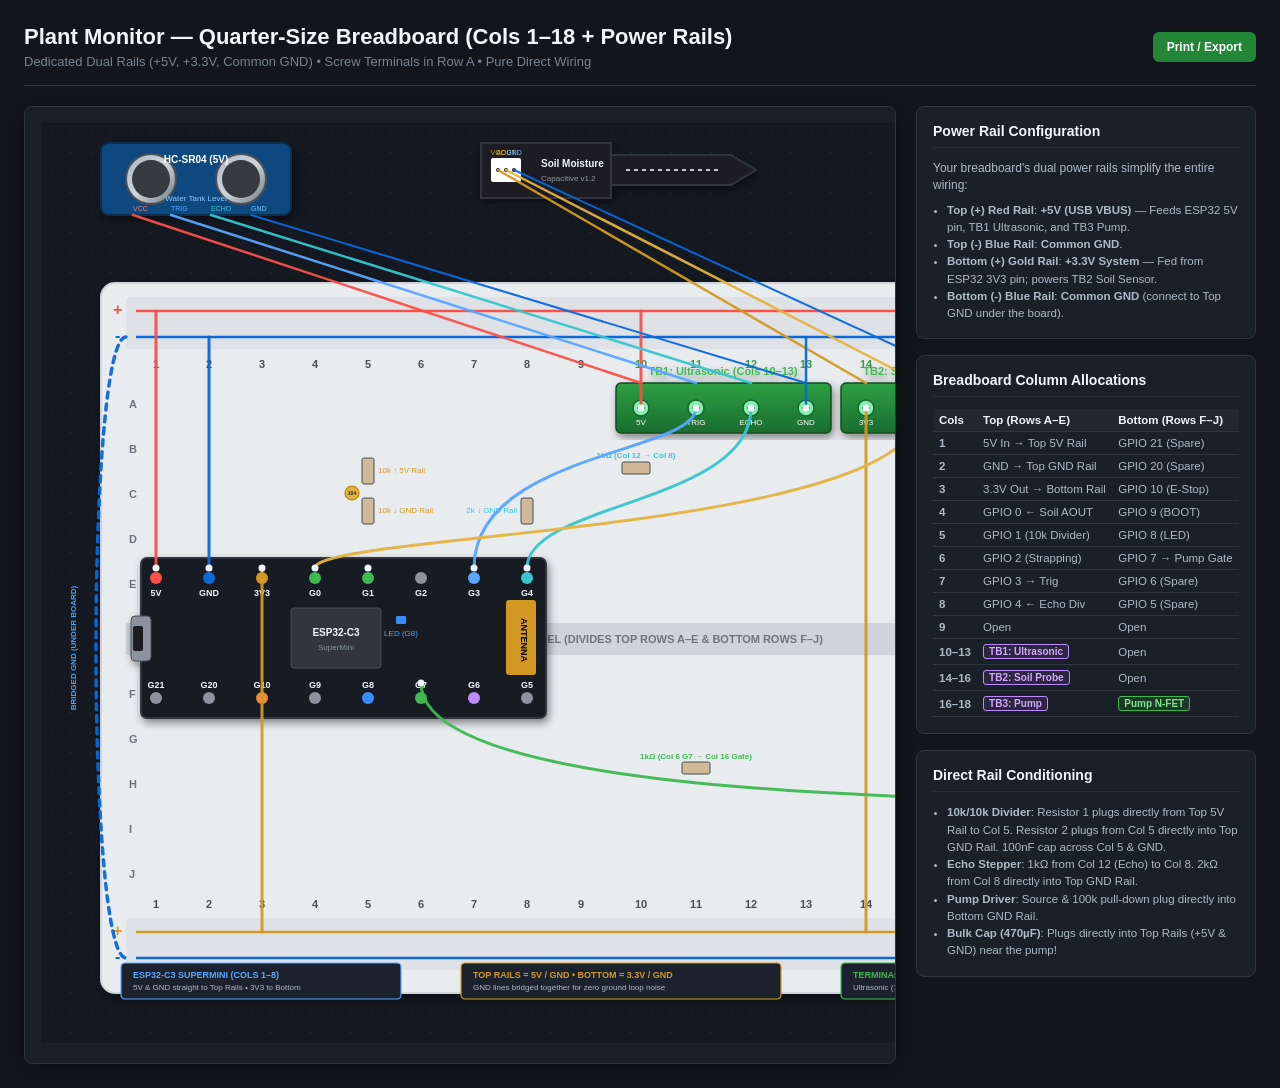
==== circuit_diagram.backup.html @ de636612 "feat: add breadboard circuit guides and interactive HTML circuit diagrams" ====
<!DOCTYPE html>
<html lang="en">
<head>
    <meta charset="UTF-8">
    <meta name="viewport" content="width=device-width, initial-scale=1.0">
    <title>Plant Monitor — Mini Breadboard (Cols 1-18) with Power Rails</title>
    <style>
        :root {
            --bg-color: #12161c;
            --card-bg: #1a2028;
            --text-color: #adbac7;
            --heading-color: #f0f6fc;
            --border-color: #30363d;
            --accent-blue: #58a6ff;
            --accent-green: #3fb950;
            --accent-red: #f85149;
            --accent-purple: #bc8cff;
            --accent-yellow: #d29922;
            --accent-cyan: #39c5cf;
        }

        body {
            font-family: -apple-system, BlinkMacSystemFont, "Segoe UI", Roboto, Helvetica, Arial, sans-serif;
            background-color: var(--bg-color);
            color: var(--text-color);
            margin: 0;
            padding: 24px;
        }

        .header {
            max-width: 1300px;
            margin: 0 auto 20px auto;
            display: flex;
            justify-content: space-between;
            align-items: center;
            border-bottom: 1px solid var(--border-color);
            padding-bottom: 16px;
        }

        .header h1 {
            color: var(--heading-color);
            font-size: 22px;
            margin: 0;
        }

        .header p {
            margin: 4px 0 0 0;
            font-size: 13px;
            color: #768390;
        }

        .container {
            max-width: 1300px;
            margin: 0 auto;
            display: grid;
            grid-template-columns: 1fr 340px;
            gap: 20px;
        }

        .canvas-card {
            background-color: var(--card-bg);
            border: 1px solid var(--border-color);
            border-radius: 8px;
            padding: 16px;
            overflow: auto;
            box-shadow: 0 6px 18px rgba(0,0,0,0.4);
        }

        .sidebar {
            display: flex;
            flex-direction: column;
            gap: 16px;
        }

        .info-card {
            background-color: var(--card-bg);
            border: 1px solid var(--border-color);
            border-radius: 8px;
            padding: 16px;
            font-size: 13px;
        }

        .info-card h3 {
            color: var(--heading-color);
            margin-top: 0;
            margin-bottom: 12px;
            font-size: 14px;
            border-bottom: 1px solid rgba(255,255,255,0.06);
            padding-bottom: 8px;
        }

        .wire-legend {
            list-style: none;
            padding: 0;
            margin: 0;
            display: flex;
            flex-direction: column;
            gap: 7px;
        }

        .wire-item {
            display: flex;
            align-items: center;
            gap: 10px;
            font-size: 12px;
        }

        .wire-color {
            width: 24px;
            height: 7px;
            border-radius: 3px;
            flex-shrink: 0;
        }

        .pin-table {
            width: 100%;
            border-collapse: collapse;
            font-size: 11.5px;
            margin-top: 4px;
        }

        .pin-table th, .pin-table td {
            padding: 5px 6px;
            text-align: left;
            border-bottom: 1px solid var(--border-color);
        }

        .pin-table th {
            color: var(--heading-color);
            background-color: rgba(255,255,255,0.03);
        }

        .badge {
            display: inline-block;
            padding: 1px 5px;
            border-radius: 3px;
            font-size: 10px;
            font-weight: 600;
        }
        .badge-adc { background-color: #223749; color: #79c0ff; border: 1px solid #388bfd; }
        .badge-dig { background-color: #1f3729; color: #7ee787; border: 1px solid #3fb950; }
        .badge-pwr { background-color: #3e1b1e; color: #ff7b72; border: 1px solid #f85149; }
        .badge-tb { background-color: #2e2640; color: #d2a8ff; border: 1px solid #bc8cff; }

        .btn-action {
            background:#238636;
            color:#ffffff;
            border:none;
            padding:8px 14px;
            border-radius:6px;
            cursor:pointer;
            font-weight:600;
            font-size:12px;
        }
        .btn-action:hover {
            background:#2ea043;
        }

        svg text {
            font-family: -apple-system, BlinkMacSystemFont, "Segoe UI", Roboto, sans-serif;
            user-select: none;
        }
    </style>
</head>
<body>
    <div class="header">
        <div>
            <h1>Plant Monitor — Quarter-Size Breadboard (Cols 1–18 + Power Rails)</h1>
            <p>Dedicated Dual Rails (+5V, +3.3V, Common GND) &bull; Screw Terminals in Row A &bull; Pure Direct Wiring</p>
        </div>
        <div>
            <button class="btn-action" onclick="window.print()">Print / Export</button>
        </div>
    </div>

    <div class="container">
        <!-- SVG Canvas -->
        <div class="canvas-card">
            <svg id="circuitSvg" width="1200" height="920" viewBox="0 0 1200 920" xmlns="http://www.w3.org/2000/svg">
                <defs>
                    <filter id="dropShadow" x="-10%" y="-10%" width="120%" height="120%">
                        <feDropShadow dx="2" dy="4" stdDeviation="4" flood-opacity="0.45"/>
                    </filter>
                    <linearGradient id="terminalGreen" x1="0%" y1="0%" x2="0%" y2="100%">
                        <stop offset="0%" stop-color="#2ea043"/>
                        <stop offset="100%" stop-color="#196c2e"/>
                    </linearGradient>
                    <linearGradient id="metalSilver" x1="0%" y1="0%" x2="100%" y2="100%">
                        <stop offset="0%" stop-color="#adb5bd"/>
                        <stop offset="50%" stop-color="#ced4da"/>
                        <stop offset="100%" stop-color="#6c757d"/>
                    </linearGradient>
                    <pattern id="gridDots" width="20" height="20" patternUnits="userSpaceOnUse">
                        <circle cx="10" cy="10" r="0.8" fill="#242b35" />
                    </pattern>
                </defs>

                <!-- Background -->
                <rect width="1200" height="920" fill="#141820" />
                <rect width="1200" height="920" fill="url(#gridDots)" />

                <!-- ============================================================ -->
                <!-- 1. EXTERNAL SENSORS & ACTUATORS                              -->
                <!-- ============================================================ -->

                <!-- HC-SR04 Ultrasonic (Top Left) -->
                <g transform="translate(60, 20)" filter="url(#dropShadow)">
                    <rect width="190" height="72" rx="8" fill="#104a7e" stroke="#0a2e4e" stroke-width="2"/>
                    <circle cx="50" cy="36" r="25" fill="url(#metalSilver)" stroke="#495057" stroke-width="2"/>
                    <circle cx="50" cy="36" r="19" fill="#343a40"/>
                    <circle cx="140" cy="36" r="25" fill="url(#metalSilver)" stroke="#495057" stroke-width="2"/>
                    <circle cx="140" cy="36" r="19" fill="#343a40"/>
                    <text x="95" y="20" fill="#ffffff" font-size="10" font-weight="bold" text-anchor="middle">HC-SR04 (5V)</text>
                    <text x="95" y="58" fill="#8bc9ff" font-size="8" text-anchor="middle">Water Tank Level</text>
                    <text x="32" y="68" fill="#ff7b72" font-size="7">VCC</text>
                    <text x="70" y="68" fill="#58a6ff" font-size="7">TRIG</text>
                    <text x="110" y="68" fill="#39c5cf" font-size="7">ECHO</text>
                    <text x="150" y="68" fill="#79c0ff" font-size="7">GND</text>
                </g>

                <!-- Capacitive Soil Moisture Probe (Top Center) -->
                <g transform="translate(440, 20)" filter="url(#dropShadow)">
                    <path d="M 0,0 L 130,0 L 130,55 L 0,55 Z" fill="#1b1f23" stroke="#30363d" stroke-width="2"/>
                    <path d="M 130,12 L 250,12 L 275,27 L 250,42 L 130,42 Z" fill="#1b1f23" stroke="#30363d" stroke-width="2"/>
                    <line x1="145" y1="27" x2="240" y2="27" stroke="#ffffff" stroke-width="1.5" stroke-dasharray="4"/>
                    <text x="60" y="24" fill="#f0f6fc" font-size="10" font-weight="bold">Soil Moisture</text>
                    <text x="60" y="38" fill="#8b949e" font-size="8">Capacitive v1.2</text>
                    <rect x="10" y="15" width="30" height="24" fill="#ffffff" rx="2"/>
                    <circle cx="17" cy="27" r="2" fill="#212529"/>
                    <circle cx="25" cy="27" r="2" fill="#212529"/>
                    <circle cx="33" cy="27" r="2" fill="#212529"/>
                    <text x="17" y="12" fill="#d29922" font-size="7" text-anchor="middle">VCC</text>
                    <text x="25" y="12" fill="#e3b341" font-size="7" text-anchor="middle">AOUT</text>
                    <text x="33" y="12" fill="#79c0ff" font-size="7" text-anchor="middle">GND</text>
                </g>

                <!-- Submersible DC Pump (Top Right) -->
                <g transform="translate(890, 15)" filter="url(#dropShadow)">
                    <rect x="20" y="10" width="100" height="60" rx="8" fill="#30363d" stroke="#484f58" stroke-width="2"/>
                    <rect x="0" y="24" width="22" height="30" rx="3" fill="#ffb703"/>
                    <rect x="120" y="32" width="22" height="16" fill="#8b949e"/>
                    <circle cx="70" cy="40" r="14" fill="#212529"/>
                    <text x="70" y="44" fill="#ffffff" font-size="9" font-weight="bold" text-anchor="middle">5V PUMP</text>
                    <text x="40" y="24" fill="#ff7b72" font-size="8">+</text>
                    <text x="100" y="24" fill="#8b949e" font-size="8">-</text>
                </g>


                <!-- ============================================================ -->
                <!-- 2. MINI BREADBOARD (18 COLS + TOP & BOTTOM POWER RAILS)       -->
                <!-- ============================================================ -->
                <g transform="translate(60, 160)" filter="url(#dropShadow)">
                    <!-- Plastic base -->
                    <rect width="1080" height="710" rx="14" fill="#e9ecef" stroke="#ced4da" stroke-width="2"/>

                    <!-- ================= TOP POWER RAILS ================= -->
                    <rect x="25" y="14" width="1030" height="52" fill="#dee2e6" rx="4"/>
                    <line x1="35" y1="28" x2="1045" y2="28" stroke="#f85149" stroke-width="2.5"/> <!-- +5V Bus -->
                    <line x1="35" y1="54" x2="1045" y2="54" stroke="#0969da" stroke-width="2.5"/> <!-- GND Bus -->
                    <text x="12" y="32" fill="#f85149" font-size="16" font-weight="bold">+</text>
                    <text x="14" y="58" fill="#0969da" font-size="16" font-weight="bold">-</text>
                    <text x="1035" y="25" fill="#f85149" font-size="10" font-weight="bold">+5V (USB)</text>
                    <text x="1035" y="62" fill="#0969da" font-size="10" font-weight="bold">GND</text>

                    <!-- Center Divider Channel -->
                    <rect x="25" y="340" width="1030" height="32" fill="#ced4da"/>
                    <text x="540" y="360" fill="#6c757d" font-size="11" font-weight="bold" text-anchor="middle">CENTER CHANNEL (DIVIDES TOP ROWS A–E &amp; BOTTOM ROWS F–J)</text>

                    <!-- ================= BOTTOM POWER RAILS ================= -->
                    <rect x="25" y="635" width="1030" height="52" fill="#dee2e6" rx="4"/>
                    <line x1="35" y1="649" x2="1045" y2="649" stroke="#d29922" stroke-width="2.5"/> <!-- +3.3V Bus -->
                    <line x1="35" y1="675" x2="1045" y2="675" stroke="#0969da" stroke-width="2.5"/> <!-- GND Bus -->
                    <text x="12" y="653" fill="#d29922" font-size="16" font-weight="bold">+</text>
                    <text x="14" y="679" fill="#0969da" font-size="16" font-weight="bold">-</text>
                    <text x="1030" y="646" fill="#d29922" font-size="10" font-weight="bold">+3.3V System</text>
                    <text x="1030" y="683" fill="#0969da" font-size="10" font-weight="bold">GND (Bridged)</text>

                    <!-- Column Numbers (Cols 1 to 18) -->
                    <!-- Pitch: ~54px per column -->
                    <!-- Cols: 55, 108, 161, 214, 267, 320, 373, 426, 480, 540, 595, 650, 705, 765, 820, 875, 935, 990 -->
                    <g font-size="11" fill="#495057" font-weight="bold" text-anchor="middle">
                        <text x="55" y="85">1</text>   <text x="108" y="85">2</text>  <text x="161" y="85">3</text>  <text x="214" y="85">4</text>
                        <text x="267" y="85">5</text>  <text x="320" y="85">6</text>  <text x="373" y="85">7</text>  <text x="426" y="85">8</text>
                        <text x="480" y="85">9</text>  <text x="540" y="85" fill="#2ea043">10</text> <text x="595" y="85" fill="#2ea043">11</text>
                        <text x="650" y="85" fill="#2ea043">12</text> <text x="705" y="85" fill="#2ea043">13</text> <text x="765" y="85" fill="#2ea043">14</text>
                        <text x="820" y="85" fill="#2ea043">15</text> <text x="875" y="85" fill="#2ea043">16</text> <text x="935" y="85" fill="#2ea043">17</text>
                        <text x="990" y="85" fill="#2ea043">18</text>

                        <text x="55" y="625">1</text>   <text x="108" y="625">2</text>  <text x="161" y="625">3</text>  <text x="214" y="625">4</text>
                        <text x="267" y="625">5</text>  <text x="320" y="625">6</text>  <text x="373" y="625">7</text>  <text x="426" y="625">8</text>
                        <text x="480" y="625">9</text>  <text x="540" y="625">10</text> <text x="595" y="625">11</text>
                        <text x="650" y="625">12</text> <text x="705" y="625">13</text> <text x="765" y="625">14</text>
                        <text x="820" y="625">15</text> <text x="875" y="625">16</text> <text x="935" y="625">17</text>
                        <text x="990" y="625">18</text>
                    </g>

                    <!-- Row Letters (A–E Top, F–J Bottom) -->
                    <g font-size="11" fill="#6c757d" font-weight="bold">
                        <text x="28" y="125">A</text> <text x="28" y="170">B</text> <text x="28" y="215">C</text> <text x="28" y="260">D</text> <text x="28" y="305">E</text>
                        <text x="28" y="415">F</text> <text x="28" y="460">G</text> <text x="28" y="505">H</text> <text x="28" y="550">I</text> <text x="28" y="595">J</text>
                    </g>


                    <!-- ==================== ESP32-C3 SUPERMINI (COLS 1-8) ==================== -->
                    <g transform="translate(40, 275)" filter="url(#dropShadow)">
                        <rect width="405" height="160" rx="6" fill="#161b22" stroke="#30363d" stroke-width="2"/>
                        <!-- USB-C Port -->
                        <rect x="-10" y="58" width="20" height="45" rx="4" fill="#8b949e" stroke="#484f58"/>
                        <rect x="-8" y="68" width="10" height="25" rx="2" fill="#1b1f23"/>
                        <!-- Antenna -->
                        <rect x="365" y="42" width="30" height="75" rx="3" fill="#d29922"/>
                        <text x="380" y="82" fill="#000000" font-size="9" font-weight="bold" transform="rotate(90 380 82)" text-anchor="middle">ANTENNA</text>
                        <!-- Metal Shield -->
                        <rect x="150" y="50" width="90" height="60" rx="3" fill="#30363d" stroke="#484f58"/>
                        <text x="195" y="78" fill="#f0f6fc" font-size="10" font-weight="bold" text-anchor="middle">ESP32-C3</text>
                        <text x="195" y="92" fill="#8b949e" font-size="8" text-anchor="middle">SuperMini</text>
                        <!-- LED -->
                        <rect x="255" y="58" width="10" height="8" fill="#388bfd" rx="1"/>
                        <text x="260" y="78" fill="#58a6ff" font-size="8" text-anchor="middle">LED (G8)</text>

                        <!-- Top Pin Row (Row E: Cols 1 to 8) -->
                        <g font-size="9" font-weight="bold" fill="#f0f6fc">
                            <circle cx="15" cy="20" r="6" fill="#f85149"/><text x="15" y="38" text-anchor="middle">5V</text>
                            <circle cx="68" cy="20" r="6" fill="#0969da"/><text x="68" y="38" text-anchor="middle">GND</text>
                            <circle cx="121" cy="20" r="6" fill="#d29922"/><text x="121" y="38" text-anchor="middle">3V3</text>
                            <circle cx="174" cy="20" r="6" fill="#3fb950"/><text x="174" y="38" text-anchor="middle">G0</text>
                            <circle cx="227" cy="20" r="6" fill="#3fb950"/><text x="227" y="38" text-anchor="middle">G1</text>
                            <circle cx="280" cy="20" r="6" fill="#8b949e"/><text x="280" y="38" text-anchor="middle">G2</text>
                            <circle cx="333" cy="20" r="6" fill="#58a6ff"/><text x="333" y="38" text-anchor="middle">G3</text>
                            <circle cx="386" cy="20" r="6" fill="#39c5cf"/><text x="386" y="38" text-anchor="middle">G4</text>
                        </g>

                        <!-- Bottom Pin Row (Row F: Cols 1 to 8) -->
                        <g font-size="9" font-weight="bold" fill="#f0f6fc">
                            <circle cx="15" cy="140" r="6" fill="#8b949e"/><text x="15" y="130" text-anchor="middle">G21</text>
                            <circle cx="68" cy="140" r="6" fill="#8b949e"/><text x="68" y="130" text-anchor="middle">G20</text>
                            <circle cx="121" cy="140" r="6" fill="#f0883e"/><text x="121" y="130" text-anchor="middle">G10</text>
                            <circle cx="174" cy="140" r="6" fill="#8b949e"/><text x="174" y="130" text-anchor="middle">G9</text>
                            <circle cx="227" cy="140" r="6" fill="#388bfd"/><text x="227" y="130" text-anchor="middle">G8</text>
                            <circle cx="280" cy="140" r="6" fill="#3fb950"/><text x="280" y="130" text-anchor="middle">G7</text>
                            <circle cx="333" cy="140" r="6" fill="#bc8cff"/><text x="333" y="130" text-anchor="middle">G6</text>
                            <circle cx="386" cy="140" r="6" fill="#8b949e"/><text x="386" y="130" text-anchor="middle">G5</text>
                        </g>
                    </g>


                    <!-- ==================== TERMINAL BLOCKS (IN ROW A: COLS 10–18) ==================== -->
                    
                    <!-- TB1: HC-SR04 (4-Pin: Cols 10, 11, 12, 13) -->
                    <g transform="translate(515, 100)" filter="url(#dropShadow)">
                        <rect width="215" height="50" rx="5" fill="url(#terminalGreen)" stroke="#114e21" stroke-width="1.5"/>
                        <circle cx="25" cy="25" r="8" fill="#86efac" stroke="#166534" stroke-width="1.5"/>
                        <circle cx="80" cy="25" r="8" fill="#86efac" stroke="#166534" stroke-width="1.5"/>
                        <circle cx="135" cy="25" r="8" fill="#86efac" stroke="#166534" stroke-width="1.5"/>
                        <circle cx="190" cy="25" r="8" fill="#86efac" stroke="#166534" stroke-width="1.5"/>
                        <line x1="21" y1="25" x2="29" y2="25" stroke="#166534" stroke-width="2"/>
                        <line x1="76" y1="25" x2="84" y2="25" stroke="#166534" stroke-width="2"/>
                        <line x1="131" y1="25" x2="139" y2="25" stroke="#166534" stroke-width="2"/>
                        <line x1="186" y1="25" x2="194" y2="25" stroke="#166534" stroke-width="2"/>
                        <text x="107" y="-8" fill="#3fb950" font-size="11" font-weight="bold" text-anchor="middle">TB1: Ultrasonic (Cols 10–13)</text>
                        <text x="25" y="42" fill="#ffffff" font-size="8" text-anchor="middle">5V</text>
                        <text x="80" y="42" fill="#ffffff" font-size="8" text-anchor="middle">TRIG</text>
                        <text x="135" y="42" fill="#ffffff" font-size="8" text-anchor="middle">ECHO</text>
                        <text x="190" y="42" fill="#ffffff" font-size="8" text-anchor="middle">GND</text>
                    </g>

                    <!-- TB2: Soil Sensor (3-Pin: Cols 14, 15, 16) -->
                    <g transform="translate(740, 100)" filter="url(#dropShadow)">
                        <rect width="160" height="50" rx="5" fill="url(#terminalGreen)" stroke="#114e21" stroke-width="1.5"/>
                        <circle cx="25" cy="25" r="8" fill="#86efac" stroke="#166534" stroke-width="1.5"/>
                        <circle cx="80" cy="25" r="8" fill="#86efac" stroke="#166534" stroke-width="1.5"/>
                        <circle cx="135" cy="25" r="8" fill="#86efac" stroke="#166534" stroke-width="1.5"/>
                        <line x1="21" y1="25" x2="29" y2="25" stroke="#166534" stroke-width="2"/>
                        <line x1="76" y1="25" x2="84" y2="25" stroke="#166534" stroke-width="2"/>
                        <line x1="131" y1="25" x2="139" y2="25" stroke="#166534" stroke-width="2"/>
                        <text x="80" y="-8" fill="#3fb950" font-size="11" font-weight="bold" text-anchor="middle">TB2: Soil (Cols 14–16)</text>
                        <text x="25" y="42" fill="#ffffff" font-size="8" text-anchor="middle">3V3</text>
                        <text x="80" y="42" fill="#ffffff" font-size="8" text-anchor="middle">AOUT</text>
                        <text x="135" y="42" fill="#ffffff" font-size="8" text-anchor="middle">GND</text>
                    </g>

                    <!-- TB3: DC Pump (2-Pin: Cols 17, 18) -->
                    <g transform="translate(915, 100)" filter="url(#dropShadow)">
                        <rect width="100" height="50" rx="5" fill="url(#terminalGreen)" stroke="#114e21" stroke-width="1.5"/>
                        <circle cx="20" cy="25" r="8" fill="#86efac" stroke="#166534" stroke-width="1.5"/>
                        <circle cx="75" cy="25" r="8" fill="#86efac" stroke="#166534" stroke-width="1.5"/>
                        <line x1="16" y1="25" x2="24" y2="25" stroke="#166534" stroke-width="2"/>
                        <line x1="71" y1="25" x2="79" y2="25" stroke="#166534" stroke-width="2"/>
                        <text x="47" y="-8" fill="#3fb950" font-size="11" font-weight="bold" text-anchor="middle">TB3: Pump (17–18)</text>
                        <text x="20" y="42" fill="#ffffff" font-size="8" text-anchor="middle">+5V</text>
                        <text x="75" y="42" fill="#ffffff" font-size="8" text-anchor="middle">DRAIN</text>
                    </g>


                    <!-- ==================== ON-ROW COMPONENTS ==================== -->

                    <!-- 10k/10k Divider on Col 5: Straight into Top 5V and GND Rails! -->
                    <g transform="translate(267, 210)">
                        <!-- 10k to 5V rail -->
                        <rect x="-6" y="-35" width="12" height="26" rx="2" fill="#cfb997" stroke="#484f58"/>
                        <text x="10" y="-20" fill="#d29922" font-size="8">10k &uarr; 5V Rail</text>
                        <!-- 10k to GND rail -->
                        <rect x="-6" y="5" width="12" height="26" rx="2" fill="#cfb997" stroke="#484f58"/>
                        <text x="10" y="20" fill="#d29922" font-size="8">10k &darr; GND Rail</text>
                        <!-- 100nF Cap -->
                        <circle cx="-16" cy="0" r="7" fill="#e3b341" stroke="#b08800" stroke-width="1.2"/>
                        <text x="-16" y="2" fill="#212529" font-size="5" font-weight="bold" text-anchor="middle">104</text>
                    </g>

                    <!-- Echo 1k/2k Divider: 1k from TB1 Echo (Col 12) to Col 8; 2k from Col 8 to GND rail -->
                    <g transform="translate(426, 210)">
                        <!-- 2k to GND rail -->
                        <rect x="-6" y="5" width="12" height="26" rx="2" fill="#cfb997" stroke="#484f58"/>
                        <text x="-10" y="20" fill="#39c5cf" font-size="8" text-anchor="end">2k &darr; GND Rail</text>
                    </g>
                    <!-- 1k Resistor spanning Col 12 to Col 8 -->
                    <g transform="translate(535, 185)">
                        <rect x="-14" y="-6" width="28" height="12" rx="2" fill="#cfb997" stroke="#484f58"/>
                        <text x="0" y="-10" fill="#39c5cf" font-size="8" font-weight="bold" text-anchor="middle">1kΩ (Col 12 &rarr; Col 8)</text>
                    </g>

                    <!-- Soil 100nF Filter Cap: Across TB2 AOUT (Col 15) and GND (Col 16) -->
                    <g transform="translate(850, 175)">
                        <circle cx="0" cy="0" r="8" fill="#e3b341" stroke="#b08800" stroke-width="1.5"/>
                        <text x="0" y="2.5" fill="#212529" font-size="5.5" font-weight="bold" text-anchor="middle">104</text>
                        <text x="0" y="16" fill="#3fb950" font-size="8" font-weight="bold" text-anchor="middle">100nF Filter</text>
                    </g>

                    <!-- Pump 1N5819 Schottky Diode: Across TB3 (Cols 17 & 18) -->
                    <g transform="translate(965, 175)">
                        <rect x="-15" y="-6" width="30" height="12" rx="2" fill="#212529" stroke="#484f58"/>
                        <rect x="-15" y="-6" width="6" height="12" fill="url(#metalSilver)"/>
                        <text x="0" y="-10" fill="#f85149" font-size="8" font-weight="bold" text-anchor="middle">1N5819 Diode</text>
                    </g>

                    <!-- Bulk Decoupling Cap on 5V Rail: 470µF right by TB3 -->
                    <g transform="translate(1040, 42)">
                        <circle cx="0" cy="0" r="12" fill="#1f2430" stroke="#f85149" stroke-width="2"/>
                        <rect x="-12" y="-3" width="6" height="6" fill="#adb5bd"/>
                        <text x="16" y="4" fill="#f85149" font-size="8" font-weight="bold">470µF</text>
                    </g>

                    <!-- Pump N-FET (TO-220: Bottom Rows F–J across Cols 16, 17, 18) -->
                    <g transform="translate(875, 490)" filter="url(#dropShadow)">
                        <rect x="-15" y="-15" width="135" height="110" rx="6" fill="rgba(248, 81, 73, 0.08)" stroke="#f85149" stroke-width="1.2" stroke-dasharray="3"/>
                        <text x="52" y="-4" fill="#f85149" font-size="9" font-weight="bold" text-anchor="middle">Pump N-FET (Cols 16–18)</text>

                        <!-- TO-220 Body -->
                        <g transform="translate(20, 20)">
                            <rect x="-12" y="-12" width="64" height="8" fill="url(#metalSilver)" rx="1"/>
                            <rect x="-12" y="-4" width="64" height="30" fill="#212529" stroke="#30363d" rx="2"/>
                            <text x="20" y="14" fill="#ffffff" font-size="9" font-weight="bold" text-anchor="middle">IRLZ44N</text>
                            <!-- Legs in Col 16=G, Col 17=D, Col 18=S -->
                            <circle cx="0" cy="35" r="4.5" fill="#3fb950"/>
                            <circle cx="55" cy="35" r="4.5" fill="#484f58"/>
                            <circle cx="110" cy="35" r="4.5" fill="#0969da"/>
                            <text x="0" y="48" fill="#3fb950" font-size="8" text-anchor="middle">G (16)</text>
                            <text x="55" y="48" fill="#adbac7" font-size="8" text-anchor="middle">D (17)</text>
                            <text x="110" y="48" fill="#0969da" font-size="8" text-anchor="middle">S (18)</text>
                        </g>

                        <!-- 100k Pull-down directly to Bottom GND rail -->
                        <g transform="translate(15, 65)">
                            <rect x="-5" y="0" width="10" height="20" rx="2" fill="#cfb997" stroke="#484f58"/>
                            <text x="10" y="12" fill="#8b949e" font-size="7">100k &darr; GND</text>
                        </g>
                    </g>
                    <!-- 1k Gate Resistor spanning from Col 6 (G7) to Col 16 (Gate) -->
                    <g transform="translate(595, 485)">
                        <rect x="-14" y="-6" width="28" height="12" rx="2" fill="#cfb997" stroke="#484f58"/>
                        <text x="0" y="-9" fill="#3fb950" font-size="8" font-weight="bold" text-anchor="middle">1kΩ (Col 6 G7 &rarr; Col 16 Gate)</text>
                    </g>
                </g>

                <!-- ============================================================ -->
                <!-- 3. POWER & SIGNAL WIRES                                      -->
                <!-- ============================================================ -->
                <g fill="none" stroke-linecap="round" stroke-linejoin="round" opacity="0.95">

                    <!-- [A] TOP 5V RAIL (RED) -->
                    <!-- ESP32 Col 1 Top &rarr; Top 5V Rail -->
                    <path d="M 115,445 L 115,188" stroke="#f85149" stroke-width="3"/>
                    <!-- Top 5V Rail &rarr; TB1 Pin 1 (Col 10) -->
                    <path d="M 600,188 L 600,285" stroke="#f85149" stroke-width="3"/>
                    <path d="M 600,260 L 92,92" stroke="#f85149" stroke-width="2.5"/> <!-- To sensor -->
                    <!-- Top 5V Rail &rarr; TB3 Pin 1 (Col 17) -->
                    <path d="M 995,188 L 995,285" stroke="#f85149" stroke-width="3.5"/>
                    <path d="M 995,260 L 930,75" stroke="#f85149" stroke-width="3"/> <!-- To pump (+) -->

                    <!-- [B] BOTTOM 3.3V RAIL (GOLD) -->
                    <!-- ESP32 Col 3 Top &rarr; Bottom 3.3V Rail -->
                    <path d="M 221,445 C 221,720 221,720 221,809" stroke="#d29922" stroke-width="3"/>
                    <!-- Bottom 3.3V Rail &rarr; TB2 Pin 1 (Col 14) -->
                    <path d="M 825,809 C 825,500 825,500 825,285" stroke="#d29922" stroke-width="3"/>
                    <path d="M 825,260 L 457,47" stroke="#d29922" stroke-width="2.5"/> <!-- To soil VCC -->

                    <!-- [C] COMMON GROUND (BLUE) -->
                    <!-- ESP32 Col 2 Top &rarr; Top GND Rail -->
                    <path d="M 168,445 L 168,214" stroke="#0969da" stroke-width="3"/>
                    <!-- Top GND Rail to Bottom GND Rail (User-connected under board) -->
                    <path d="M 85,214 C 45,214 45,835 85,835" stroke="#0969da" stroke-width="3.5" stroke-dasharray="6"/>
                    <text x="35" y="525" fill="#58a6ff" font-size="8" font-weight="bold" transform="rotate(-90 35 525)" text-anchor="middle">BRIDGED GND (UNDER BOARD)</text>
                    <!-- Top GND &rarr; TB1 Pin 4 (Col 13) -->
                    <path d="M 765,214 L 765,285" stroke="#0969da" stroke-width="2.5"/>
                    <path d="M 765,260 L 210,92" stroke="#0969da" stroke-width="2"/>
                    <!-- Top GND &rarr; TB2 Pin 3 (Col 16) -->
                    <path d="M 935,214 L 935,285" stroke="#0969da" stroke-width="2.5"/>
                    <path d="M 935,260 L 473,47" stroke="#0969da" stroke-width="2"/>
                    <!-- MOSFET Source (Col 18) &rarr; Bottom GND Rail -->
                    <path d="M 1045,675 L 1045,835" stroke="#0969da" stroke-width="3.5"/>

                    <!-- [D] TRIG SIGNAL (BLUE) -->
                    <!-- ESP32 Col 7 Top (G3) &rarr; TB1 Pin 2 (Col 11) -->
                    <path d="M 433,445 C 433,330 655,330 655,285" stroke="#58a6ff" stroke-width="3"/>
                    <path d="M 655,260 L 130,92" stroke="#58a6ff" stroke-width="2.5"/>

                    <!-- [E] ECHO SIGNAL (CYAN) -->
                    <!-- HC-SR04 ECHO &rarr; TB1 Pin 3 (Col 12) -->
                    <path d="M 170,92 L 710,260" stroke="#39c5cf" stroke-width="2.5"/>
                    <!-- TB1 Pin 3 (Col 12) via 1k resistor &rarr; Col 8 Top (G4) -->
                    <path d="M 710,285 C 710,380 486,380 486,445" stroke="#39c5cf" stroke-width="3"/>

                    <!-- [F] SOIL AOUT (YELLOW) -->
                    <!-- Soil Probe AOUT &rarr; TB2 Pin 2 (Col 15) -->
                    <path d="M 465,47 L 880,260" stroke="#e3b341" stroke-width="2.5"/>
                    <!-- TB2 Pin 2 &rarr; ESP32 Col 4 Top (G0) -->
                    <path d="M 880,285 C 880,410 274,410 274,445" stroke="#e3b341" stroke-width="3"/>

                    <!-- [G] PUMP GATE SIGNAL (GREEN) -->
                    <!-- ESP32 Col 6 Bottom (G7) via 1k &rarr; MOSFET Gate (Col 16) -->
                    <path d="M 380,560 C 380,670 875,670 875,675" stroke="#3fb950" stroke-width="3"/>

                    <!-- [H] PUMP DRAIN RETURN (DARK SLATE) -->
                    <!-- Pump (-) &rarr; TB3 Pin 2 (Col 18) -->
                    <path d="M 990,75 L 1050,260" stroke="#6e7681" stroke-width="3"/>
                    <!-- TB3 Pin 2 &rarr; MOSFET Drain (Col 17) -->
                    <path d="M 1050,285 C 1050,530 990,530 990,675" stroke="#6e7681" stroke-width="3.5"/>
                </g>

                <!-- Tie Point Connection Dots -->
                <g fill="#f0f6fc">
                    <circle cx="115" cy="445" r="3.5"/><circle cx="168" cy="445" r="3.5"/><circle cx="221" cy="445" r="3.5"/>
                    <circle cx="274" cy="445" r="3.5"/><circle cx="327" cy="445" r="3.5"/><circle cx="433" cy="445" r="3.5"/>
                    <circle cx="486" cy="445" r="3.5"/><circle cx="380" cy="560" r="3.5"/>
                    <circle cx="600" cy="285" r="3.5"/><circle cx="655" cy="285" r="3.5"/><circle cx="710" cy="285" r="3.5"/>
                    <circle cx="765" cy="285" r="3.5"/><circle cx="825" cy="285" r="3.5"/><circle cx="880" cy="285" r="3.5"/>
                    <circle cx="935" cy="285" r="3.5"/><circle cx="995" cy="285" r="3.5"/><circle cx="1050" cy="285" r="3.5"/>
                </g>

                <!-- Bottom Annotations -->
                <g transform="translate(80, 840)">
                    <rect width="280" height="36" rx="4" fill="#1b222d" stroke="#58a6ff" stroke-width="1.2"/>
                    <text x="12" y="15" fill="#58a6ff" font-size="9" font-weight="bold">ESP32-C3 SUPERMINI (COLS 1–8)</text>
                    <text x="12" y="27" fill="#adbac7" font-size="8">5V &amp; GND straight to Top Rails &bull; 3V3 to Bottom</text>
                </g>
                <g transform="translate(420, 840)">
                    <rect width="320" height="36" rx="4" fill="#1b222d" stroke="#d29922" stroke-width="1.2"/>
                    <text x="12" y="15" fill="#d29922" font-size="9" font-weight="bold">TOP RAILS = 5V / GND &bull; BOTTOM = 3.3V / GND</text>
                    <text x="12" y="27" fill="#adbac7" font-size="8">GND lines bridged together for zero ground loop noise</text>
                </g>
                <g transform="translate(800, 840)">
                    <rect width="340" height="36" rx="4" fill="#1b222d" stroke="#3fb950" stroke-width="1.2"/>
                    <text x="12" y="15" fill="#3fb950" font-size="9" font-weight="bold">TERMINAL BLOCKS IN ROW A (COLS 10–18)</text>
                    <text x="12" y="27" fill="#adbac7" font-size="8">Ultrasonic (10-13), Soil (14-16), Pump (17-18)</text>
                </g>
            </svg>
        </div>

        <!-- Sidebar Info -->
        <div class="sidebar">
            <div class="info-card">
                <h3>Power Rail Configuration</h3>
                <p style="margin:0 0 8px 0; font-size:12px; line-height:1.4;">
                    Your breadboard's dual power rails simplify the entire wiring:
                </p>
                <ul style="padding-left:14px; margin:0; line-height:1.5; font-size:11.5px;">
                    <li><strong>Top (+) Red Rail</strong>: <strong>+5V (USB VBUS)</strong> — Feeds ESP32 5V pin, TB1 Ultrasonic, and TB3 Pump.</li>
                    <li><strong>Top (-) Blue Rail</strong>: <strong>Common GND</strong>.</li>
                    <li><strong>Bottom (+) Gold Rail</strong>: <strong>+3.3V System</strong> — Fed from ESP32 3V3 pin; powers TB2 Soil Sensor.</li>
                    <li><strong>Bottom (-) Blue Rail</strong>: <strong>Common GND</strong> (connect to Top GND under the board).</li>
                </ul>
            </div>

            <div class="info-card">
                <h3>Breadboard Column Allocations</h3>
                <table class="pin-table">
                    <thead>
                        <tr>
                            <th>Cols</th>
                            <th>Top (Rows A–E)</th>
                            <th>Bottom (Rows F–J)</th>
                        </tr>
                    </thead>
                    <tbody>
                        <tr><td><strong>1</strong></td><td>5V In &rarr; Top 5V Rail</td><td>GPIO 21 (Spare)</td></tr>
                        <tr><td><strong>2</strong></td><td>GND &rarr; Top GND Rail</td><td>GPIO 20 (Spare)</td></tr>
                        <tr><td><strong>3</strong></td><td>3.3V Out &rarr; Bottom Rail</td><td>GPIO 10 (E-Stop)</td></tr>
                        <tr><td><strong>4</strong></td><td>GPIO 0 &larr; Soil AOUT</td><td>GPIO 9 (BOOT)</td></tr>
                        <tr><td><strong>5</strong></td><td>GPIO 1 (10k Divider)</td><td>GPIO 8 (LED)</td></tr>
                        <tr><td><strong>6</strong></td><td>GPIO 2 (Strapping)</td><td>GPIO 7 &rarr; Pump Gate</td></tr>
                        <tr><td><strong>7</strong></td><td>GPIO 3 &rarr; Trig</td><td>GPIO 6 (Spare)</td></tr>
                        <tr><td><strong>8</strong></td><td>GPIO 4 &larr; Echo Div</td><td>GPIO 5 (Spare)</td></tr>
                        <tr><td><strong>9</strong></td><td>Open</td><td>Open</td></tr>
                        <tr><td><strong>10–13</strong></td><td><span class="badge badge-tb">TB1: Ultrasonic</span></td><td>Open</td></tr>
                        <tr><td><strong>14–16</strong></td><td><span class="badge badge-tb">TB2: Soil Probe</span></td><td>Open</td></tr>
                        <tr><td><strong>16–18</strong></td><td><span class="badge badge-tb">TB3: Pump</span></td><td><span class="badge badge-dig">Pump N-FET</span></td></tr>
                    </tbody>
                </table>
            </div>

            <div class="info-card">
                <h3>Direct Rail Conditioning</h3>
                <ul style="padding-left:14px; margin:0; line-height:1.5; font-size:11.5px;">
                    <li><strong>10k/10k Divider</strong>: Resistor 1 plugs directly from Top 5V Rail to Col 5. Resistor 2 plugs from Col 5 directly into Top GND Rail. 100nF cap across Col 5 &amp; GND.</li>
                    <li><strong>Echo Stepper</strong>: 1kΩ from Col 12 (Echo) to Col 8. 2kΩ from Col 8 directly into Top GND Rail.</li>
                    <li><strong>Pump Driver</strong>: Source &amp; 100k pull-down plug directly into Bottom GND Rail.</li>
                    <li><strong>Bulk Cap (470µF)</strong>: Plugs directly into Top Rails (+5V &amp; GND) near the pump!</li>
                </ul>
            </div>
        </div>
    </div>
</body>
</html>
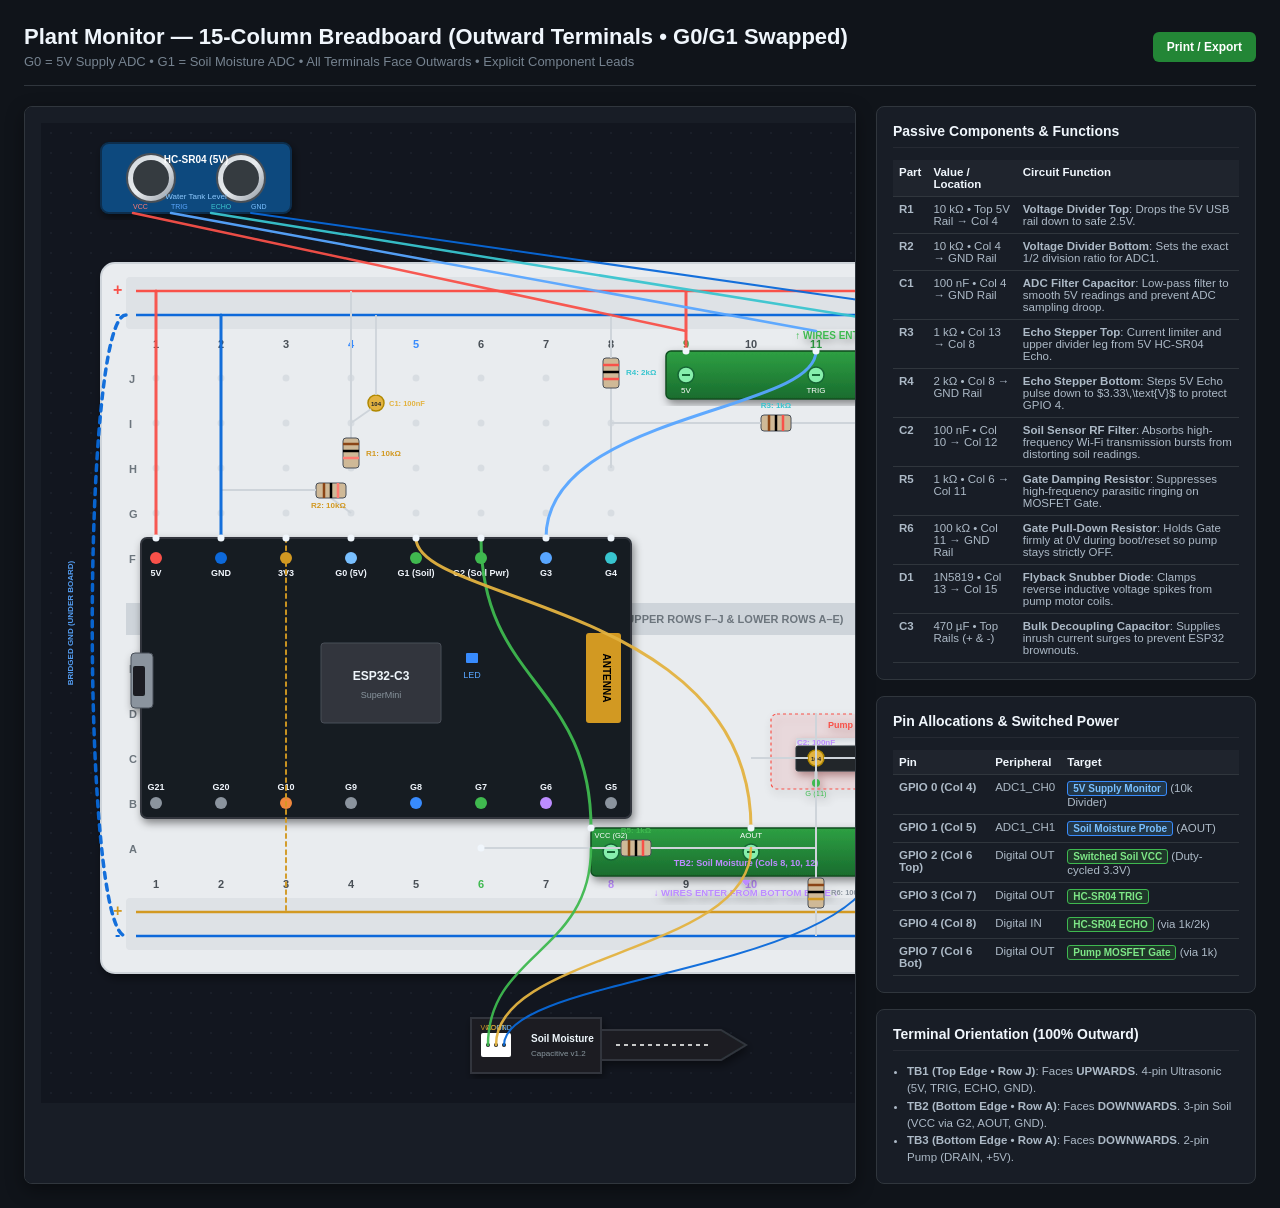
==== commit 98f8dc02: "feat: implement sensor management, safety checks, and web server for ESP32 plant monitor" ====
--- a/circuit_diagram.backup.html
+++ b/circuit_diagram.backup.html
@@ -3,11 +3,11 @@
 <head>
     <meta charset="UTF-8">
     <meta name="viewport" content="width=device-width, initial-scale=1.0">
-    <title>Plant Monitor — Mini Breadboard (Cols 1-18) with Power Rails</title>
+    <title>Plant Monitor — 15-Column Mini Breadboard Circuit Diagram</title>
     <style>
         :root {
-            --bg-color: #12161c;
-            --card-bg: #1a2028;
+            --bg-color: #10141a;
+            --card-bg: #181d26;
             --text-color: #adbac7;
             --heading-color: #f0f6fc;
             --border-color: #30363d;
@@ -28,7 +28,7 @@
         }
 
         .header {
-            max-width: 1300px;
+            max-width: 1340px;
             margin: 0 auto 20px auto;
             display: flex;
             justify-content: space-between;
@@ -50,10 +50,10 @@
         }
 
         .container {
-            max-width: 1300px;
+            max-width: 1340px;
             margin: 0 auto;
             display: grid;
-            grid-template-columns: 1fr 340px;
+            grid-template-columns: 1fr 380px;
             gap: 20px;
         }
 
@@ -89,43 +89,21 @@
             padding-bottom: 8px;
         }
 
-        .wire-legend {
-            list-style: none;
-            padding: 0;
-            margin: 0;
-            display: flex;
-            flex-direction: column;
-            gap: 7px;
-        }
-
-        .wire-item {
-            display: flex;
-            align-items: center;
-            gap: 10px;
-            font-size: 12px;
-        }
-
-        .wire-color {
-            width: 24px;
-            height: 7px;
-            border-radius: 3px;
-            flex-shrink: 0;
-        }
-
-        .pin-table {
+        .comp-table {
             width: 100%;
             border-collapse: collapse;
             font-size: 11.5px;
             margin-top: 4px;
         }
 
-        .pin-table th, .pin-table td {
-            padding: 5px 6px;
+        .comp-table th, .comp-table td {
+            padding: 6px 6px;
             text-align: left;
             border-bottom: 1px solid var(--border-color);
-        }
-
-        .pin-table th {
+            vertical-align: top;
+        }
+
+        .comp-table th {
             color: var(--heading-color);
             background-color: rgba(255,255,255,0.03);
         }
@@ -165,8 +143,8 @@
 <body>
     <div class="header">
         <div>
-            <h1>Plant Monitor — Quarter-Size Breadboard (Cols 1–18 + Power Rails)</h1>
-            <p>Dedicated Dual Rails (+5V, +3.3V, Common GND) &bull; Screw Terminals in Row A &bull; Pure Direct Wiring</p>
+            <h1>Plant Monitor — 15-Column Breadboard (Outward Terminals &bull; G0/G1 Swapped)</h1>
+            <p>G0 = 5V Supply ADC &bull; G1 = Soil Moisture ADC &bull; All Terminals Face Outwards &bull; Explicit Component Leads</p>
         </div>
         <div>
             <button class="btn-action" onclick="window.print()">Print / Export</button>
@@ -174,9 +152,9 @@
     </div>
 
     <div class="container">
-        <!-- SVG Canvas -->
+        <!-- SVG Canvas Card -->
         <div class="canvas-card">
-            <svg id="circuitSvg" width="1200" height="920" viewBox="0 0 1200 920" xmlns="http://www.w3.org/2000/svg">
+            <svg id="circuitSvg" width="1240" height="980" viewBox="0 0 1240 980" xmlns="http://www.w3.org/2000/svg">
                 <defs>
                     <filter id="dropShadow" x="-10%" y="-10%" width="120%" height="120%">
                         <feDropShadow dx="2" dy="4" stdDeviation="4" flood-opacity="0.45"/>
@@ -186,9 +164,9 @@
                         <stop offset="100%" stop-color="#196c2e"/>
                     </linearGradient>
                     <linearGradient id="metalSilver" x1="0%" y1="0%" x2="100%" y2="100%">
-                        <stop offset="0%" stop-color="#adb5bd"/>
-                        <stop offset="50%" stop-color="#ced4da"/>
-                        <stop offset="100%" stop-color="#6c757d"/>
+                        <stop offset="0%" stop-color="#ced4da"/>
+                        <stop offset="50%" stop-color="#e9ecef"/>
+                        <stop offset="100%" stop-color="#8b949e"/>
                     </linearGradient>
                     <pattern id="gridDots" width="20" height="20" patternUnits="userSpaceOnUse">
                         <circle cx="10" cy="10" r="0.8" fill="#242b35" />
@@ -196,30 +174,30 @@
                 </defs>
 
                 <!-- Background -->
-                <rect width="1200" height="920" fill="#141820" />
-                <rect width="1200" height="920" fill="url(#gridDots)" />
+                <rect width="1240" height="980" fill="#12161f" />
+                <rect width="1240" height="980" fill="url(#gridDots)" />
 
                 <!-- ============================================================ -->
-                <!-- 1. EXTERNAL SENSORS & ACTUATORS                              -->
+                <!-- 1. EXTERNAL DEVICES (SENSORS & MOTOR)                        -->
                 <!-- ============================================================ -->
 
                 <!-- HC-SR04 Ultrasonic (Top Left) -->
                 <g transform="translate(60, 20)" filter="url(#dropShadow)">
-                    <rect width="190" height="72" rx="8" fill="#104a7e" stroke="#0a2e4e" stroke-width="2"/>
-                    <circle cx="50" cy="36" r="25" fill="url(#metalSilver)" stroke="#495057" stroke-width="2"/>
-                    <circle cx="50" cy="36" r="19" fill="#343a40"/>
-                    <circle cx="140" cy="36" r="25" fill="url(#metalSilver)" stroke="#495057" stroke-width="2"/>
-                    <circle cx="140" cy="36" r="19" fill="#343a40"/>
+                    <rect width="190" height="70" rx="8" fill="#104a7e" stroke="#0a2e4e" stroke-width="2"/>
+                    <circle cx="50" cy="35" r="24" fill="url(#metalSilver)" stroke="#495057" stroke-width="2"/>
+                    <circle cx="50" cy="35" r="18" fill="#343a40"/>
+                    <circle cx="140" cy="35" r="24" fill="url(#metalSilver)" stroke="#495057" stroke-width="2"/>
+                    <circle cx="140" cy="35" r="18" fill="#343a40"/>
                     <text x="95" y="20" fill="#ffffff" font-size="10" font-weight="bold" text-anchor="middle">HC-SR04 (5V)</text>
-                    <text x="95" y="58" fill="#8bc9ff" font-size="8" text-anchor="middle">Water Tank Level</text>
-                    <text x="32" y="68" fill="#ff7b72" font-size="7">VCC</text>
-                    <text x="70" y="68" fill="#58a6ff" font-size="7">TRIG</text>
-                    <text x="110" y="68" fill="#39c5cf" font-size="7">ECHO</text>
-                    <text x="150" y="68" fill="#79c0ff" font-size="7">GND</text>
+                    <text x="95" y="56" fill="#8bc9ff" font-size="8" text-anchor="middle">Water Tank Level</text>
+                    <text x="32" y="66" fill="#ff7b72" font-size="7">VCC</text>
+                    <text x="70" y="66" fill="#58a6ff" font-size="7">TRIG</text>
+                    <text x="110" y="66" fill="#39c5cf" font-size="7">ECHO</text>
+                    <text x="150" y="66" fill="#79c0ff" font-size="7">GND</text>
                 </g>
 
-                <!-- Capacitive Soil Moisture Probe (Top Center) -->
-                <g transform="translate(440, 20)" filter="url(#dropShadow)">
+                <!-- Capacitive Soil Moisture Probe (Bottom Left) -->
+                <g transform="translate(430, 895)" filter="url(#dropShadow)">
                     <path d="M 0,0 L 130,0 L 130,55 L 0,55 Z" fill="#1b1f23" stroke="#30363d" stroke-width="2"/>
                     <path d="M 130,12 L 250,12 L 275,27 L 250,42 L 130,42 Z" fill="#1b1f23" stroke="#30363d" stroke-width="2"/>
                     <line x1="145" y1="27" x2="240" y2="27" stroke="#ffffff" stroke-width="1.5" stroke-dasharray="4"/>
@@ -234,387 +212,516 @@
                     <text x="33" y="12" fill="#79c0ff" font-size="7" text-anchor="middle">GND</text>
                 </g>
 
-                <!-- Submersible DC Pump (Top Right) -->
-                <g transform="translate(890, 15)" filter="url(#dropShadow)">
-                    <rect x="20" y="10" width="100" height="60" rx="8" fill="#30363d" stroke="#484f58" stroke-width="2"/>
-                    <rect x="0" y="24" width="22" height="30" rx="3" fill="#ffb703"/>
-                    <rect x="120" y="32" width="22" height="16" fill="#8b949e"/>
-                    <circle cx="70" cy="40" r="14" fill="#212529"/>
-                    <text x="70" y="44" fill="#ffffff" font-size="9" font-weight="bold" text-anchor="middle">5V PUMP</text>
-                    <text x="40" y="24" fill="#ff7b72" font-size="8">+</text>
-                    <text x="100" y="24" fill="#8b949e" font-size="8">-</text>
+                <!-- Submersible DC Pump (Bottom Right) -->
+                <g transform="translate(930, 895)" filter="url(#dropShadow)">
+                    <rect x="20" y="8" width="100" height="60" rx="8" fill="#30363d" stroke="#484f58" stroke-width="2"/>
+                    <rect x="0" y="22" width="22" height="30" rx="3" fill="#ffb703"/>
+                    <rect x="120" y="30" width="22" height="16" fill="#8b949e"/>
+                    <circle cx="70" cy="38" r="14" fill="#212529"/>
+                    <text x="70" y="42" fill="#ffffff" font-size="9" font-weight="bold" text-anchor="middle">5V DC PUMP</text>
+                    <text x="40" y="22" fill="#ff7b72" font-size="8">+</text>
+                    <text x="100" y="22" fill="#8b949e" font-size="8">-</text>
                 </g>
 
 
                 <!-- ============================================================ -->
-                <!-- 2. MINI BREADBOARD (18 COLS + TOP & BOTTOM POWER RAILS)       -->
+                <!-- 2. MINI BREADBOARD (15 COLS + TOP & BOTTOM POWER RAILS)       -->
                 <!-- ============================================================ -->
-                <g transform="translate(60, 160)" filter="url(#dropShadow)">
-                    <!-- Plastic base -->
-                    <rect width="1080" height="710" rx="14" fill="#e9ecef" stroke="#ced4da" stroke-width="2"/>
-
-                    <!-- ================= TOP POWER RAILS ================= -->
-                    <rect x="25" y="14" width="1030" height="52" fill="#dee2e6" rx="4"/>
-                    <line x1="35" y1="28" x2="1045" y2="28" stroke="#f85149" stroke-width="2.5"/> <!-- +5V Bus -->
-                    <line x1="35" y1="54" x2="1045" y2="54" stroke="#0969da" stroke-width="2.5"/> <!-- GND Bus -->
+                <!-- Origin: x=60, y=140. Width: 1120px, Height: 710px -->
+                <g transform="translate(60, 140)" filter="url(#dropShadow)">
+                    <!-- Board base -->
+                    <rect width="1120" height="710" rx="14" fill="#e9ecef" stroke="#ced4da" stroke-width="2"/>
+
+                    <!-- Top Power Rails -->
+                    <rect x="25" y="14" width="1070" height="52" fill="#dee2e6" rx="4"/>
+                    <line x1="35" y1="28" x2="1085" y2="28" stroke="#f85149" stroke-width="2.5"/> <!-- +5V Bus -->
+                    <line x1="35" y1="52" x2="1085" y2="52" stroke="#0969da" stroke-width="2.5"/> <!-- GND Bus -->
                     <text x="12" y="32" fill="#f85149" font-size="16" font-weight="bold">+</text>
-                    <text x="14" y="58" fill="#0969da" font-size="16" font-weight="bold">-</text>
-                    <text x="1035" y="25" fill="#f85149" font-size="10" font-weight="bold">+5V (USB)</text>
-                    <text x="1035" y="62" fill="#0969da" font-size="10" font-weight="bold">GND</text>
-
-                    <!-- Center Divider Channel -->
-                    <rect x="25" y="340" width="1030" height="32" fill="#ced4da"/>
-                    <text x="540" y="360" fill="#6c757d" font-size="11" font-weight="bold" text-anchor="middle">CENTER CHANNEL (DIVIDES TOP ROWS A–E &amp; BOTTOM ROWS F–J)</text>
-
-                    <!-- ================= BOTTOM POWER RAILS ================= -->
-                    <rect x="25" y="635" width="1030" height="52" fill="#dee2e6" rx="4"/>
-                    <line x1="35" y1="649" x2="1045" y2="649" stroke="#d29922" stroke-width="2.5"/> <!-- +3.3V Bus -->
-                    <line x1="35" y1="675" x2="1045" y2="675" stroke="#0969da" stroke-width="2.5"/> <!-- GND Bus -->
+                    <text x="14" y="56" fill="#0969da" font-size="16" font-weight="bold">-</text>
+                    <text x="1075" y="25" fill="#f85149" font-size="10" font-weight="bold">+5V (USB)</text>
+                    <text x="1075" y="60" fill="#0969da" font-size="10" font-weight="bold">GND</text>
+
+                    <!-- Center Divider Trench -->
+                    <rect x="25" y="340" width="1070" height="32" fill="#ced4da"/>
+                    <text x="560" y="360" fill="#6c757d" font-size="11" font-weight="bold" text-anchor="middle">CENTER TRENCH (DIVIDES UPPER ROWS F–J &amp; LOWER ROWS A–E)</text>
+
+                    <!-- Bottom Power Rails -->
+                    <rect x="25" y="635" width="1070" height="52" fill="#dee2e6" rx="4"/>
+                    <line x1="35" y1="649" x2="1085" y2="649" stroke="#d29922" stroke-width="2.5"/> <!-- +3.3V Bus -->
+                    <line x1="35" y1="673" x2="1085" y2="673" stroke="#0969da" stroke-width="2.5"/> <!-- GND Bus -->
                     <text x="12" y="653" fill="#d29922" font-size="16" font-weight="bold">+</text>
-                    <text x="14" y="679" fill="#0969da" font-size="16" font-weight="bold">-</text>
-                    <text x="1030" y="646" fill="#d29922" font-size="10" font-weight="bold">+3.3V System</text>
-                    <text x="1030" y="683" fill="#0969da" font-size="10" font-weight="bold">GND (Bridged)</text>
-
-                    <!-- Column Numbers (Cols 1 to 18) -->
-                    <!-- Pitch: ~54px per column -->
-                    <!-- Cols: 55, 108, 161, 214, 267, 320, 373, 426, 480, 540, 595, 650, 705, 765, 820, 875, 935, 990 -->
+                    <text x="14" y="677" fill="#0969da" font-size="16" font-weight="bold">-</text>
+                    <text x="1070" y="646" fill="#d29922" font-size="10" font-weight="bold">+3.3V System</text>
+                    <text x="1070" y="681" fill="#0969da" font-size="10" font-weight="bold">GND (Bridged)</text>
+
+                    <!-- Columns 1 to 15 Coordinates (Spacing: ~66px per column) -->
+                    <!-- Cols: 55, 120, 185, 250, 315, 380, 445, 510, 585, 650, 715, 780, 845, 910, 975 -->
                     <g font-size="11" fill="#495057" font-weight="bold" text-anchor="middle">
-                        <text x="55" y="85">1</text>   <text x="108" y="85">2</text>  <text x="161" y="85">3</text>  <text x="214" y="85">4</text>
-                        <text x="267" y="85">5</text>  <text x="320" y="85">6</text>  <text x="373" y="85">7</text>  <text x="426" y="85">8</text>
-                        <text x="480" y="85">9</text>  <text x="540" y="85" fill="#2ea043">10</text> <text x="595" y="85" fill="#2ea043">11</text>
-                        <text x="650" y="85" fill="#2ea043">12</text> <text x="705" y="85" fill="#2ea043">13</text> <text x="765" y="85" fill="#2ea043">14</text>
-                        <text x="820" y="85" fill="#2ea043">15</text> <text x="875" y="85" fill="#2ea043">16</text> <text x="935" y="85" fill="#2ea043">17</text>
-                        <text x="990" y="85" fill="#2ea043">18</text>
-
-                        <text x="55" y="625">1</text>   <text x="108" y="625">2</text>  <text x="161" y="625">3</text>  <text x="214" y="625">4</text>
-                        <text x="267" y="625">5</text>  <text x="320" y="625">6</text>  <text x="373" y="625">7</text>  <text x="426" y="625">8</text>
-                        <text x="480" y="625">9</text>  <text x="540" y="625">10</text> <text x="595" y="625">11</text>
-                        <text x="650" y="625">12</text> <text x="705" y="625">13</text> <text x="765" y="625">14</text>
-                        <text x="820" y="625">15</text> <text x="875" y="625">16</text> <text x="935" y="625">17</text>
-                        <text x="990" y="625">18</text>
-                    </g>
-
-                    <!-- Row Letters (A–E Top, F–J Bottom) -->
+                        <text x="55" y="85">1</text>   <text x="120" y="85">2</text>  <text x="185" y="85">3</text>  <text x="250" y="85" fill="#388bfd">4</text>
+                        <text x="315" y="85" fill="#388bfd">5</text>  <text x="380" y="85">6</text>  <text x="445" y="85">7</text>  <text x="510" y="85">8</text>
+                        <text x="585" y="85" fill="#2ea043">9</text>  <text x="650" y="85">10</text> <text x="715" y="85" fill="#2ea043">11</text>
+                        <text x="780" y="85">12</text> <text x="845" y="85" fill="#2ea043">13</text> <text x="910" y="85">14</text>
+                        <text x="975" y="85" fill="#2ea043">15</text>
+
+                        <text x="55" y="625">1</text>   <text x="120" y="625">2</text>  <text x="185" y="625">3</text>  <text x="250" y="625">4</text>
+                        <text x="315" y="625">5</text>  <text x="380" y="625" fill="#3fb950">6</text>  <text x="445" y="625">7</text>  <text x="510" y="625" fill="#bc8cff">8</text>
+                        <text x="585" y="625">9</text>  <text x="650" y="625" fill="#bc8cff">10</text> <text x="715" y="625">11</text>
+                        <text x="780" y="625" fill="#bc8cff">12</text> <text x="845" y="625" fill="#f85149">13</text> <text x="910" y="625">14</text>
+                        <text x="975" y="625" fill="#f85149">15</text>
+                    </g>
+
+                    <!-- Row Letters (J down to F on top, E down to A on bottom) -->
+                    <!-- Y Top: J=115, I=160, H=205, G=250, F=295 -->
+                    <!-- Y Bottom: E=405, D=450, C=495, B=540, A=585 -->
                     <g font-size="11" fill="#6c757d" font-weight="bold">
-                        <text x="28" y="125">A</text> <text x="28" y="170">B</text> <text x="28" y="215">C</text> <text x="28" y="260">D</text> <text x="28" y="305">E</text>
-                        <text x="28" y="415">F</text> <text x="28" y="460">G</text> <text x="28" y="505">H</text> <text x="28" y="550">I</text> <text x="28" y="595">J</text>
+                        <text x="28" y="120">J</text> <text x="28" y="165">I</text> <text x="28" y="210">H</text> <text x="28" y="255">G</text> <text x="28" y="300">F</text>
+                        <text x="28" y="410">E</text> <text x="28" y="455">D</text> <text x="28" y="500">C</text> <text x="28" y="545">B</text> <text x="28" y="590">A</text>
+                    </g>
+
+                    <!-- Background Tie Point Holes (Circles for realism) -->
+                    <g fill="#ced4da" opacity="0.6">
+                        <!-- Top holes (Cols 1 to 15, Rows J down to F) -->
+                        <circle cx="55" cy="115" r="3.5"/><circle cx="55" cy="160" r="3.5"/><circle cx="55" cy="205" r="3.5"/><circle cx="55" cy="250" r="3.5"/><circle cx="55" cy="295" r="3.5"/>
+                        <circle cx="120" cy="115" r="3.5"/><circle cx="120" cy="160" r="3.5"/><circle cx="120" cy="205" r="3.5"/><circle cx="120" cy="250" r="3.5"/><circle cx="120" cy="295" r="3.5"/>
+                        <circle cx="185" cy="115" r="3.5"/><circle cx="185" cy="160" r="3.5"/><circle cx="185" cy="205" r="3.5"/><circle cx="185" cy="250" r="3.5"/><circle cx="185" cy="295" r="3.5"/>
+                        <circle cx="250" cy="115" r="3.5"/><circle cx="250" cy="160" r="3.5"/><circle cx="250" cy="205" r="3.5"/><circle cx="250" cy="250" r="3.5"/><circle cx="250" cy="295" r="3.5"/>
+                        <circle cx="315" cy="115" r="3.5"/><circle cx="315" cy="160" r="3.5"/><circle cx="315" cy="205" r="3.5"/><circle cx="315" cy="250" r="3.5"/><circle cx="315" cy="295" r="3.5"/>
+                        <circle cx="380" cy="115" r="3.5"/><circle cx="380" cy="160" r="3.5"/><circle cx="380" cy="205" r="3.5"/><circle cx="380" cy="250" r="3.5"/><circle cx="380" cy="295" r="3.5"/>
+                        <circle cx="445" cy="115" r="3.5"/><circle cx="445" cy="160" r="3.5"/><circle cx="445" cy="205" r="3.5"/><circle cx="445" cy="250" r="3.5"/><circle cx="445" cy="295" r="3.5"/>
+                        <circle cx="510" cy="115" r="3.5"/><circle cx="510" cy="160" r="3.5"/><circle cx="510" cy="205" r="3.5"/><circle cx="510" cy="250" r="3.5"/><circle cx="510" cy="295" r="3.5"/>
                     </g>
 
 
                     <!-- ==================== ESP32-C3 SUPERMINI (COLS 1-8) ==================== -->
+                    <!-- Sits across Row F (y=295) and Row B (y=540) -->
                     <g transform="translate(40, 275)" filter="url(#dropShadow)">
-                        <rect width="405" height="160" rx="6" fill="#161b22" stroke="#30363d" stroke-width="2"/>
+                        <rect width="490" height="280" rx="6" fill="#161b22" stroke="#30363d" stroke-width="2"/>
                         <!-- USB-C Port -->
-                        <rect x="-10" y="58" width="20" height="45" rx="4" fill="#8b949e" stroke="#484f58"/>
-                        <rect x="-8" y="68" width="10" height="25" rx="2" fill="#1b1f23"/>
+                        <rect x="-10" y="115" width="22" height="55" rx="4" fill="#8b949e" stroke="#484f58"/>
+                        <rect x="-8" y="128" width="12" height="30" rx="2" fill="#1b1f23"/>
                         <!-- Antenna -->
-                        <rect x="365" y="42" width="30" height="75" rx="3" fill="#d29922"/>
-                        <text x="380" y="82" fill="#000000" font-size="9" font-weight="bold" transform="rotate(90 380 82)" text-anchor="middle">ANTENNA</text>
-                        <!-- Metal Shield -->
-                        <rect x="150" y="50" width="90" height="60" rx="3" fill="#30363d" stroke="#484f58"/>
-                        <text x="195" y="78" fill="#f0f6fc" font-size="10" font-weight="bold" text-anchor="middle">ESP32-C3</text>
-                        <text x="195" y="92" fill="#8b949e" font-size="8" text-anchor="middle">SuperMini</text>
-                        <!-- LED -->
-                        <rect x="255" y="58" width="10" height="8" fill="#388bfd" rx="1"/>
-                        <text x="260" y="78" fill="#58a6ff" font-size="8" text-anchor="middle">LED (G8)</text>
-
-                        <!-- Top Pin Row (Row E: Cols 1 to 8) -->
+                        <rect x="445" y="95" width="35" height="90" rx="3" fill="#d29922"/>
+                        <text x="462" y="140" fill="#000000" font-size="10" font-weight="bold" transform="rotate(90 462 140)" text-anchor="middle">ANTENNA</text>
+                        <!-- Shield -->
+                        <rect x="180" y="105" width="120" height="80" rx="3" fill="#30363d" stroke="#484f58"/>
+                        <text x="240" y="142" fill="#f0f6fc" font-size="12" font-weight="bold" text-anchor="middle">ESP32-C3</text>
+                        <text x="240" y="160" fill="#8b949e" font-size="9" text-anchor="middle">SuperMini</text>
+                        <rect x="325" y="115" width="12" height="10" fill="#388bfd" rx="1"/>
+                        <text x="331" y="140" fill="#58a6ff" font-size="9" text-anchor="middle">LED</text>
+
+                        <!-- Top Header Pins in Row F (Cols 1 to 8) -->
                         <g font-size="9" font-weight="bold" fill="#f0f6fc">
+                            <!-- Col 1: 5V -->
                             <circle cx="15" cy="20" r="6" fill="#f85149"/><text x="15" y="38" text-anchor="middle">5V</text>
-                            <circle cx="68" cy="20" r="6" fill="#0969da"/><text x="68" y="38" text-anchor="middle">GND</text>
-                            <circle cx="121" cy="20" r="6" fill="#d29922"/><text x="121" y="38" text-anchor="middle">3V3</text>
-                            <circle cx="174" cy="20" r="6" fill="#3fb950"/><text x="174" y="38" text-anchor="middle">G0</text>
-                            <circle cx="227" cy="20" r="6" fill="#3fb950"/><text x="227" y="38" text-anchor="middle">G1</text>
-                            <circle cx="280" cy="20" r="6" fill="#8b949e"/><text x="280" y="38" text-anchor="middle">G2</text>
-                            <circle cx="333" cy="20" r="6" fill="#58a6ff"/><text x="333" y="38" text-anchor="middle">G3</text>
-                            <circle cx="386" cy="20" r="6" fill="#39c5cf"/><text x="386" y="38" text-anchor="middle">G4</text>
+                            <!-- Col 2: GND -->
+                            <circle cx="80" cy="20" r="6" fill="#0969da"/><text x="80" y="38" text-anchor="middle">GND</text>
+                            <!-- Col 3: 3V3 -->
+                            <circle cx="145" cy="20" r="6" fill="#d29922"/><text x="145" y="38" text-anchor="middle">3V3</text>
+                            <!-- Col 4: GPIO 0 (NOW 5V SUPPLY ADC) -->
+                            <circle cx="210" cy="20" r="6" fill="#79c0ff"/><text x="210" y="38" text-anchor="middle">G0 (5V)</text>
+                            <!-- Col 5: GPIO 1 (NOW SOIL MOISTURE ADC) -->
+                            <circle cx="275" cy="20" r="6" fill="#3fb950"/><text x="275" y="38" text-anchor="middle">G1 (Soil)</text>
+                            <!-- Col 6: GPIO 2 (Switched Soil VCC Power) -->
+                            <circle cx="340" cy="20" r="6" fill="#3fb950"/><text x="340" y="38" text-anchor="middle">G2 (Soil Pwr)</text>
+                            <!-- Col 7: GPIO 3 (TRIG) -->
+                            <circle cx="405" cy="20" r="6" fill="#58a6ff"/><text x="405" y="38" text-anchor="middle">G3</text>
+                            <!-- Col 8: GPIO 4 (ECHO) -->
+                            <circle cx="470" cy="20" r="6" fill="#39c5cf"/><text x="470" y="38" text-anchor="middle">G4</text>
                         </g>
 
-                        <!-- Bottom Pin Row (Row F: Cols 1 to 8) -->
+                        <!-- Bottom Header Pins in Row B (Cols 1 to 8) -->
                         <g font-size="9" font-weight="bold" fill="#f0f6fc">
-                            <circle cx="15" cy="140" r="6" fill="#8b949e"/><text x="15" y="130" text-anchor="middle">G21</text>
-                            <circle cx="68" cy="140" r="6" fill="#8b949e"/><text x="68" y="130" text-anchor="middle">G20</text>
-                            <circle cx="121" cy="140" r="6" fill="#f0883e"/><text x="121" y="130" text-anchor="middle">G10</text>
-                            <circle cx="174" cy="140" r="6" fill="#8b949e"/><text x="174" y="130" text-anchor="middle">G9</text>
-                            <circle cx="227" cy="140" r="6" fill="#388bfd"/><text x="227" y="130" text-anchor="middle">G8</text>
-                            <circle cx="280" cy="140" r="6" fill="#3fb950"/><text x="280" y="130" text-anchor="middle">G7</text>
-                            <circle cx="333" cy="140" r="6" fill="#bc8cff"/><text x="333" y="130" text-anchor="middle">G6</text>
-                            <circle cx="386" cy="140" r="6" fill="#8b949e"/><text x="386" y="130" text-anchor="middle">G5</text>
+                            <circle cx="15" cy="265" r="6" fill="#8b949e"/><text x="15" y="252" text-anchor="middle">G21</text>
+                            <circle cx="80" cy="265" r="6" fill="#8b949e"/><text x="80" y="252" text-anchor="middle">G20</text>
+                            <circle cx="145" cy="265" r="6" fill="#f0883e"/><text x="145" y="252" text-anchor="middle">G10</text>
+                            <circle cx="210" cy="265" r="6" fill="#8b949e"/><text x="210" y="252" text-anchor="middle">G9</text>
+                            <circle cx="275" cy="265" r="6" fill="#388bfd"/><text x="275" y="252" text-anchor="middle">G8</text>
+                            <!-- Col 6: GPIO 7 (PUMP GATE) -->
+                            <circle cx="340" cy="265" r="6" fill="#3fb950"/><text x="340" y="252" text-anchor="middle">G7</text>
+                            <circle cx="405" cy="265" r="6" fill="#bc8cff"/><text x="405" y="252" text-anchor="middle">G6</text>
+                            <circle cx="470" cy="265" r="6" fill="#8b949e"/><text x="470" y="252" text-anchor="middle">G5</text>
                         </g>
                     </g>
 
 
-                    <!-- ==================== TERMINAL BLOCKS (IN ROW A: COLS 10–18) ==================== -->
-                    
-                    <!-- TB1: HC-SR04 (4-Pin: Cols 10, 11, 12, 13) -->
-                    <g transform="translate(515, 100)" filter="url(#dropShadow)">
-                        <rect width="215" height="50" rx="5" fill="url(#terminalGreen)" stroke="#114e21" stroke-width="1.5"/>
-                        <circle cx="25" cy="25" r="8" fill="#86efac" stroke="#166534" stroke-width="1.5"/>
-                        <circle cx="80" cy="25" r="8" fill="#86efac" stroke="#166534" stroke-width="1.5"/>
-                        <circle cx="135" cy="25" r="8" fill="#86efac" stroke="#166534" stroke-width="1.5"/>
-                        <circle cx="190" cy="25" r="8" fill="#86efac" stroke="#166534" stroke-width="1.5"/>
-                        <line x1="21" y1="25" x2="29" y2="25" stroke="#166534" stroke-width="2"/>
-                        <line x1="76" y1="25" x2="84" y2="25" stroke="#166534" stroke-width="2"/>
-                        <line x1="131" y1="25" x2="139" y2="25" stroke="#166534" stroke-width="2"/>
-                        <line x1="186" y1="25" x2="194" y2="25" stroke="#166534" stroke-width="2"/>
-                        <text x="107" y="-8" fill="#3fb950" font-size="11" font-weight="bold" text-anchor="middle">TB1: Ultrasonic (Cols 10–13)</text>
-                        <text x="25" y="42" fill="#ffffff" font-size="8" text-anchor="middle">5V</text>
-                        <text x="80" y="42" fill="#ffffff" font-size="8" text-anchor="middle">TRIG</text>
-                        <text x="135" y="42" fill="#ffffff" font-size="8" text-anchor="middle">ECHO</text>
-                        <text x="190" y="42" fill="#ffffff" font-size="8" text-anchor="middle">GND</text>
-                    </g>
-
-                    <!-- TB2: Soil Sensor (3-Pin: Cols 14, 15, 16) -->
-                    <g transform="translate(740, 100)" filter="url(#dropShadow)">
-                        <rect width="160" height="50" rx="5" fill="url(#terminalGreen)" stroke="#114e21" stroke-width="1.5"/>
-                        <circle cx="25" cy="25" r="8" fill="#86efac" stroke="#166534" stroke-width="1.5"/>
-                        <circle cx="80" cy="25" r="8" fill="#86efac" stroke="#166534" stroke-width="1.5"/>
-                        <circle cx="135" cy="25" r="8" fill="#86efac" stroke="#166534" stroke-width="1.5"/>
-                        <line x1="21" y1="25" x2="29" y2="25" stroke="#166534" stroke-width="2"/>
-                        <line x1="76" y1="25" x2="84" y2="25" stroke="#166534" stroke-width="2"/>
-                        <line x1="131" y1="25" x2="139" y2="25" stroke="#166534" stroke-width="2"/>
-                        <text x="80" y="-8" fill="#3fb950" font-size="11" font-weight="bold" text-anchor="middle">TB2: Soil (Cols 14–16)</text>
-                        <text x="25" y="42" fill="#ffffff" font-size="8" text-anchor="middle">3V3</text>
-                        <text x="80" y="42" fill="#ffffff" font-size="8" text-anchor="middle">AOUT</text>
-                        <text x="135" y="42" fill="#ffffff" font-size="8" text-anchor="middle">GND</text>
-                    </g>
-
-                    <!-- TB3: DC Pump (2-Pin: Cols 17, 18) -->
-                    <g transform="translate(915, 100)" filter="url(#dropShadow)">
-                        <rect width="100" height="50" rx="5" fill="url(#terminalGreen)" stroke="#114e21" stroke-width="1.5"/>
-                        <circle cx="20" cy="25" r="8" fill="#86efac" stroke="#166534" stroke-width="1.5"/>
-                        <circle cx="75" cy="25" r="8" fill="#86efac" stroke="#166534" stroke-width="1.5"/>
-                        <line x1="16" y1="25" x2="24" y2="25" stroke="#166534" stroke-width="2"/>
-                        <line x1="71" y1="25" x2="79" y2="25" stroke="#166534" stroke-width="2"/>
-                        <text x="47" y="-8" fill="#3fb950" font-size="11" font-weight="bold" text-anchor="middle">TB3: Pump (17–18)</text>
-                        <text x="20" y="42" fill="#ffffff" font-size="8" text-anchor="middle">+5V</text>
-                        <text x="75" y="42" fill="#ffffff" font-size="8" text-anchor="middle">DRAIN</text>
-                    </g>
-
-
-                    <!-- ==================== ON-ROW COMPONENTS ==================== -->
-
-                    <!-- 10k/10k Divider on Col 5: Straight into Top 5V and GND Rails! -->
-                    <g transform="translate(267, 210)">
-                        <!-- 10k to 5V rail -->
-                        <rect x="-6" y="-35" width="12" height="26" rx="2" fill="#cfb997" stroke="#484f58"/>
-                        <text x="10" y="-20" fill="#d29922" font-size="8">10k &uarr; 5V Rail</text>
-                        <!-- 10k to GND rail -->
-                        <rect x="-6" y="5" width="12" height="26" rx="2" fill="#cfb997" stroke="#484f58"/>
-                        <text x="10" y="20" fill="#d29922" font-size="8">10k &darr; GND Rail</text>
-                        <!-- 100nF Cap -->
-                        <circle cx="-16" cy="0" r="7" fill="#e3b341" stroke="#b08800" stroke-width="1.2"/>
-                        <text x="-16" y="2" fill="#212529" font-size="5" font-weight="bold" text-anchor="middle">104</text>
-                    </g>
-
-                    <!-- Echo 1k/2k Divider: 1k from TB1 Echo (Col 12) to Col 8; 2k from Col 8 to GND rail -->
-                    <g transform="translate(426, 210)">
-                        <!-- 2k to GND rail -->
-                        <rect x="-6" y="5" width="12" height="26" rx="2" fill="#cfb997" stroke="#484f58"/>
-                        <text x="-10" y="20" fill="#39c5cf" font-size="8" text-anchor="end">2k &darr; GND Rail</text>
-                    </g>
-                    <!-- 1k Resistor spanning Col 12 to Col 8 -->
-                    <g transform="translate(535, 185)">
-                        <rect x="-14" y="-6" width="28" height="12" rx="2" fill="#cfb997" stroke="#484f58"/>
-                        <text x="0" y="-10" fill="#39c5cf" font-size="8" font-weight="bold" text-anchor="middle">1kΩ (Col 12 &rarr; Col 8)</text>
-                    </g>
-
-                    <!-- Soil 100nF Filter Cap: Across TB2 AOUT (Col 15) and GND (Col 16) -->
-                    <g transform="translate(850, 175)">
-                        <circle cx="0" cy="0" r="8" fill="#e3b341" stroke="#b08800" stroke-width="1.5"/>
-                        <text x="0" y="2.5" fill="#212529" font-size="5.5" font-weight="bold" text-anchor="middle">104</text>
-                        <text x="0" y="16" fill="#3fb950" font-size="8" font-weight="bold" text-anchor="middle">100nF Filter</text>
-                    </g>
-
-                    <!-- Pump 1N5819 Schottky Diode: Across TB3 (Cols 17 & 18) -->
-                    <g transform="translate(965, 175)">
-                        <rect x="-15" y="-6" width="30" height="12" rx="2" fill="#212529" stroke="#484f58"/>
-                        <rect x="-15" y="-6" width="6" height="12" fill="url(#metalSilver)"/>
-                        <text x="0" y="-10" fill="#f85149" font-size="8" font-weight="bold" text-anchor="middle">1N5819 Diode</text>
-                    </g>
-
-                    <!-- Bulk Decoupling Cap on 5V Rail: 470µF right by TB3 -->
-                    <g transform="translate(1040, 42)">
-                        <circle cx="0" cy="0" r="12" fill="#1f2430" stroke="#f85149" stroke-width="2"/>
-                        <rect x="-12" y="-3" width="6" height="6" fill="#adb5bd"/>
-                        <text x="16" y="4" fill="#f85149" font-size="8" font-weight="bold">470µF</text>
-                    </g>
-
-                    <!-- Pump N-FET (TO-220: Bottom Rows F–J across Cols 16, 17, 18) -->
-                    <g transform="translate(875, 490)" filter="url(#dropShadow)">
-                        <rect x="-15" y="-15" width="135" height="110" rx="6" fill="rgba(248, 81, 73, 0.08)" stroke="#f85149" stroke-width="1.2" stroke-dasharray="3"/>
-                        <text x="52" y="-4" fill="#f85149" font-size="9" font-weight="bold" text-anchor="middle">Pump N-FET (Cols 16–18)</text>
-
-                        <!-- TO-220 Body -->
-                        <g transform="translate(20, 20)">
-                            <rect x="-12" y="-12" width="64" height="8" fill="url(#metalSilver)" rx="1"/>
-                            <rect x="-12" y="-4" width="64" height="30" fill="#212529" stroke="#30363d" rx="2"/>
-                            <text x="20" y="14" fill="#ffffff" font-size="9" font-weight="bold" text-anchor="middle">IRLZ44N</text>
-                            <!-- Legs in Col 16=G, Col 17=D, Col 18=S -->
-                            <circle cx="0" cy="35" r="4.5" fill="#3fb950"/>
-                            <circle cx="55" cy="35" r="4.5" fill="#484f58"/>
-                            <circle cx="110" cy="35" r="4.5" fill="#0969da"/>
-                            <text x="0" y="48" fill="#3fb950" font-size="8" text-anchor="middle">G (16)</text>
-                            <text x="55" y="48" fill="#adbac7" font-size="8" text-anchor="middle">D (17)</text>
-                            <text x="110" y="48" fill="#0969da" font-size="8" text-anchor="middle">S (18)</text>
-                        </g>
-
-                        <!-- 100k Pull-down directly to Bottom GND rail -->
-                        <g transform="translate(15, 65)">
-                            <rect x="-5" y="0" width="10" height="20" rx="2" fill="#cfb997" stroke="#484f58"/>
-                            <text x="10" y="12" fill="#8b949e" font-size="7">100k &darr; GND</text>
-                        </g>
-                    </g>
-                    <!-- 1k Gate Resistor spanning from Col 6 (G7) to Col 16 (Gate) -->
-                    <g transform="translate(595, 485)">
-                        <rect x="-14" y="-6" width="28" height="12" rx="2" fill="#cfb997" stroke="#484f58"/>
-                        <text x="0" y="-9" fill="#3fb950" font-size="8" font-weight="bold" text-anchor="middle">1kΩ (Col 6 G7 &rarr; Col 16 Gate)</text>
+                    <!-- ============================================================ -->
+                    <!-- 3. TERMINAL BLOCKS (ALL FACING OUTWARDS OFF THE EDGES!)      -->
+                    <!-- ============================================================ -->
+
+                    <!-- [TB1] ULTRASONIC 4-PIN (ROW J &bull; COLS 9, 11, 13, 15) -->
+                    <!-- Wire entries and screws face UPWARDS (Outwards off top edge) -->
+                    <g transform="translate(565, 88)" filter="url(#dropShadow)">
+                        <rect width="430" height="48" rx="5" fill="url(#terminalGreen)" stroke="#114e21" stroke-width="1.5"/>
+                        <!-- Arrow indicator showing wire entry direction -->
+                        <polygon points="215,-8 210,-2 220,-2" fill="#3fb950"/>
+                        <text x="215" y="-12" fill="#3fb950" font-size="10" font-weight="bold" text-anchor="middle">&uarr; WIRES ENTER FROM TOP EDGE &uarr;</text>
+                        <!-- Screws at Col 9 (x=20), Col 11 (x=150), Col 13 (x=280), Col 15 (x=410) -->
+                        <circle cx="20" cy="24" r="8" fill="#86efac" stroke="#166534" stroke-width="1.5"/>
+                        <circle cx="150" cy="24" r="8" fill="#86efac" stroke="#166534" stroke-width="1.5"/>
+                        <circle cx="280" cy="24" r="8" fill="#86efac" stroke="#166534" stroke-width="1.5"/>
+                        <circle cx="410" cy="24" r="8" fill="#86efac" stroke="#166534" stroke-width="1.5"/>
+                        <line x1="16" y1="24" x2="24" y2="24" stroke="#166534" stroke-width="2"/>
+                        <line x1="146" y1="24" x2="154" y2="24" stroke="#166534" stroke-width="2"/>
+                        <line x1="276" y1="24" x2="284" y2="24" stroke="#166534" stroke-width="2"/>
+                        <line x1="406" y1="24" x2="414" y2="24" stroke="#166534" stroke-width="2"/>
+                        <text x="20" y="42" fill="#ffffff" font-size="8" text-anchor="middle">5V</text>
+                        <text x="150" y="42" fill="#ffffff" font-size="8" text-anchor="middle">TRIG</text>
+                        <text x="280" y="42" fill="#ffffff" font-size="8" text-anchor="middle">ECHO</text>
+                        <text x="410" y="42" fill="#ffffff" font-size="8" text-anchor="middle">GND</text>
+                    </g>
+
+                    <!-- [TB2] SOIL SENSOR 3-PIN (ROW A &bull; COLS 8, 10, 12) -->
+                    <!-- Wire entries and screws face DOWNWARDS (Outwards off bottom edge) -->
+                    <g transform="translate(490, 565)" filter="url(#dropShadow)">
+                        <rect width="310" height="48" rx="5" fill="url(#terminalGreen)" stroke="#114e21" stroke-width="1.5"/>
+                        <!-- Arrow indicator -->
+                        <polygon points="155,58 150,52 160,52" fill="#bc8cff"/>
+                        <text x="155" y="68" fill="#bc8cff" font-size="9.5" font-weight="bold" text-anchor="middle">&darr; WIRES ENTER FROM BOTTOM EDGE &darr;</text>
+                        <!-- Screws at Col 8 (x=20), Col 10 (x=160), Col 12 (x=290) -->
+                        <circle cx="20" cy="24" r="8" fill="#86efac" stroke="#166534" stroke-width="1.5"/>
+                        <circle cx="160" cy="24" r="8" fill="#86efac" stroke="#166534" stroke-width="1.5"/>
+                        <circle cx="290" cy="24" r="8" fill="#86efac" stroke="#166534" stroke-width="1.5"/>
+                        <line x1="16" y1="24" x2="24" y2="24" stroke="#166534" stroke-width="2"/>
+                        <line x1="156" y1="24" x2="164" y2="24" stroke="#166534" stroke-width="2"/>
+                        <line x1="286" y1="24" x2="294" y2="24" stroke="#166534" stroke-width="2"/>
+                        <text x="20" y="10" fill="#ffffff" font-size="7.5" text-anchor="middle">VCC (G2)</text>
+                        <text x="160" y="10" fill="#ffffff" font-size="8" text-anchor="middle">AOUT</text>
+                        <text x="290" y="10" fill="#ffffff" font-size="8" text-anchor="middle">GND</text>
+                        <text x="155" y="38" fill="#bc8cff" font-size="9" font-weight="bold" text-anchor="middle">TB2: Soil Moisture (Cols 8, 10, 12)</text>
+                    </g>
+
+                    <!-- [TB3] PUMP MOTOR 2-PIN (ROW A &bull; COLS 13, 15) -->
+                    <!-- Wire entries and screws face DOWNWARDS (Outwards off bottom edge) -->
+                    <g transform="translate(825, 565)" filter="url(#dropShadow)">
+                        <rect width="170" height="48" rx="5" fill="url(#terminalGreen)" stroke="#114e21" stroke-width="1.5"/>
+                        <polygon points="85,58 80,52 90,52" fill="#f85149"/>
+                        <text x="85" y="68" fill="#f85149" font-size="9.5" font-weight="bold" text-anchor="middle">&darr; MOTOR WIRES &darr;</text>
+                        <!-- Screws at Col 13 (x=20), Col 15 (x=150) -->
+                        <circle cx="20" cy="24" r="8" fill="#86efac" stroke="#166534" stroke-width="1.5"/>
+                        <circle cx="150" cy="24" r="8" fill="#86efac" stroke="#166534" stroke-width="1.5"/>
+                        <line x1="16" y1="24" x2="24" y2="24" stroke="#166534" stroke-width="2"/>
+                        <line x1="146" y1="24" x2="154" y2="24" stroke="#166534" stroke-width="2"/>
+                        <text x="20" y="10" fill="#ffffff" font-size="7.5" text-anchor="middle">DRAIN</text>
+                        <text x="150" y="10" fill="#ffffff" font-size="7.5" text-anchor="middle">+5V</text>
+                        <text x="85" y="38" fill="#f85149" font-size="9" font-weight="bold" text-anchor="middle">TB3: Pump (Cols 13, 15)</text>
+                    </g>
+
+
+                    <!-- ============================================================ -->
+                    <!-- 4. PUMP MOSFET (TO-220 &bull; ROWS C–D &bull; COLS 11, 13, 14) -->
+                    <!-- ============================================================ -->
+                    <g transform="translate(680, 465)" filter="url(#dropShadow)">
+                        <rect x="-10" y="-14" width="260" height="75" rx="6" fill="rgba(248, 81, 73, 0.08)" stroke="#f85149" stroke-width="1.2" stroke-dasharray="3"/>
+                        <text x="120" y="0" fill="#f85149" font-size="9" font-weight="bold" text-anchor="middle">Pump N-FET IRLZ44N (Rows C–D)</text>
+                        <!-- Heatsink Tab -->
+                        <rect x="15" y="10" width="210" height="8" fill="url(#metalSilver)" rx="1"/>
+                        <!-- Black Body -->
+                        <rect x="15" y="18" width="210" height="25" fill="#212529" stroke="#30363d" rx="2"/>
+                        <text x="120" y="35" fill="#ffffff" font-size="9" font-weight="bold" text-anchor="middle">IRLZ44N</text>
+                        <!-- Metal Leads extending into Breadboard Holes: Col 11 (x=35), Col 13 (x=165), Col 14 (x=230) -->
+                        <line x1="35" y1="43" x2="35" y2="55" stroke="#ced4da" stroke-width="2.5"/>
+                        <line x1="165" y1="43" x2="165" y2="55" stroke="#ced4da" stroke-width="2.5"/>
+                        <line x1="230" y1="43" x2="230" y2="55" stroke="#ced4da" stroke-width="2.5"/>
+                        <circle cx="35" cy="55" r="4" fill="#3fb950"/> <!-- Gate pin in Col 11 -->
+                        <circle cx="165" cy="55" r="4" fill="#484f58"/> <!-- Drain pin in Col 13 (Direct share with TB3!) -->
+                        <circle cx="230" cy="55" r="4" fill="#0969da"/> <!-- Source pin in Col 14 -->
+                        <text x="35" y="68" fill="#3fb950" font-size="7.5" text-anchor="middle">G (11)</text>
+                        <text x="165" y="68" fill="#adbac7" font-size="7.5" text-anchor="middle">D (13)</text>
+                        <text x="230" y="68" fill="#0969da" font-size="7.5" text-anchor="middle">S (14)</text>
+                    </g>
+
+
+                    <!-- ============================================================ -->
+                    <!-- 5. PASSIVE COMPONENTS WITH EXPLICIT PHYSICAL LEADS           -->
+                    <!-- ============================================================ -->
+
+                    <!-- [R1] 10kΩ SUPPLY DIVIDER TOP (Top 5V Rail &rarr; Col 4 Row H) -->
+                    <g id="comp_R1">
+                        <!-- Upper lead from Top (+) 5V Rail (y=28) to resistor body -->
+                        <line x1="250" y1="28" x2="250" y2="175" stroke="#ced4da" stroke-width="2"/>
+                        <!-- Resistor Body centered at x=250, y=190 -->
+                        <rect x="242" y="175" width="16" height="30" rx="3" fill="#cfb997" stroke="#484f58"/>
+                        <!-- Color bands: Brown, Black, Orange -->
+                        <line x1="242" y1="181" x2="258" y2="181" stroke="#8b4513" stroke-width="2.5"/>
+                        <line x1="242" y1="188" x2="258" y2="188" stroke="#000000" stroke-width="2.5"/>
+                        <line x1="242" y1="195" x2="258" y2="195" stroke="#ff7b72" stroke-width="2.5"/>
+                        <!-- Lower lead into Col 4 Row H (y=205) -->
+                        <line x1="250" y1="205" x2="250" y2="205" stroke="#ced4da" stroke-width="2"/>
+                        <text x="265" y="193" fill="#d29922" font-size="8" font-weight="bold">R1: 10kΩ</text>
+                    </g>
+
+                    <!-- [R2] 10kΩ SUPPLY DIVIDER BOTTOM (Col 4 Row G &rarr; Top (-) GND Rail) -->
+                    <g id="comp_R2">
+                        <!-- Lead from Col 4 Row G (y=250) up to resistor body -->
+                        <line x1="250" y1="250" x2="230" y2="235" stroke="#ced4da" stroke-width="2"/>
+                        <rect x="215" y="220" width="30" height="15" rx="3" fill="#cfb997" stroke="#484f58"/>
+                        <line x1="223" y1="220" x2="223" y2="235" stroke="#8b4513" stroke-width="2.5"/>
+                        <line x1="230" y1="220" x2="230" y2="235" stroke="#000000" stroke-width="2.5"/>
+                        <line x1="237" y1="220" x2="237" y2="235" stroke="#ff7b72" stroke-width="2.5"/>
+                        <!-- Lead up to Top (-) GND Rail (y=52) at Col 2 -->
+                        <path d="M 215,227 L 120,227 L 120,52" fill="none" stroke="#ced4da" stroke-width="2"/>
+                        <text x="210" y="245" fill="#d29922" font-size="8" font-weight="bold">R2: 10kΩ</text>
+                    </g>
+
+                    <!-- [C1] 100nF SUPPLY ADC FILTER CAP (Col 4 Row I &rarr; Top (-) GND Rail) -->
+                    <g id="comp_C1">
+                        <!-- Ceramic disc centered at x=275, y=140 -->
+                        <circle cx="275" cy="140" r="8" fill="#e3b341" stroke="#b08800" stroke-width="1.5"/>
+                        <text x="275" y="143" fill="#212529" font-size="6" font-weight="bold" text-anchor="middle">104</text>
+                        <!-- Leg 1 into Col 4 Row I (x=250, y=160) -->
+                        <line x1="270" y1="146" x2="250" y2="160" stroke="#ced4da" stroke-width="1.8"/>
+                        <!-- Leg 2 into Top (-) GND Rail at x=275, y=52 -->
+                        <line x1="275" y1="132" x2="275" y2="52" stroke="#ced4da" stroke-width="1.8"/>
+                        <text x="288" y="143" fill="#e3b341" font-size="7.5" font-weight="bold">C1: 100nF</text>
+                    </g>
+
+                    <!-- [R3] 1kΩ ECHO STEPPER TOP (Col 13 Row I &rarr; Col 8 Row I) -->
+                    <g id="comp_R3">
+                        <!-- Resistor Body at x=675, y=160 -->
+                        <line x1="845" y1="160" x2="690" y2="160" stroke="#ced4da" stroke-width="2"/>
+                        <rect x="660" y="152" width="30" height="16" rx="3" fill="#cfb997" stroke="#484f58"/>
+                        <!-- Bands: Brown, Black, Red -->
+                        <line x1="668" y1="152" x2="668" y2="168" stroke="#8b4513" stroke-width="2.5"/>
+                        <line x1="675" y1="152" x2="675" y2="168" stroke="#000000" stroke-width="2.5"/>
+                        <line x1="682" y1="152" x2="682" y2="168" stroke="#f85149" stroke-width="2.5"/>
+                        <line x1="660" y1="160" x2="510" y2="160" stroke="#ced4da" stroke-width="2"/>
+                        <text x="675" y="145" fill="#39c5cf" font-size="8" font-weight="bold" text-anchor="middle">R3: 1kΩ</text>
+                    </g>
+
+                    <!-- [R4] 2kΩ ECHO STEPPER BOTTOM (Col 8 Row H &rarr; Top (-) GND Rail) -->
+                    <g id="comp_R4">
+                        <line x1="510" y1="205" x2="510" y2="125" stroke="#ced4da" stroke-width="2"/>
+                        <rect x="502" y="95" width="16" height="30" rx="3" fill="#cfb997" stroke="#484f58"/>
+                        <!-- Bands: Red, Black, Red -->
+                        <line x1="502" y1="102" x2="518" y2="102" stroke="#f85149" stroke-width="2.5"/>
+                        <line x1="502" y1="109" x2="518" y2="109" stroke="#000000" stroke-width="2.5"/>
+                        <line x1="502" y1="116" x2="518" y2="116" stroke="#f85149" stroke-width="2.5"/>
+                        <!-- Lead to Top GND Rail (y=52) -->
+                        <line x1="510" y1="95" x2="510" y2="52" stroke="#ced4da" stroke-width="2"/>
+                        <text x="525" y="112" fill="#39c5cf" font-size="8" font-weight="bold">R4: 2kΩ</text>
+                    </g>
+
+                    <!-- [C2] 100nF SOIL SENSOR RF FILTER (Col 10 Row C &rarr; Col 12 Row C) -->
+                    <g id="comp_C2">
+                        <circle cx="715" cy="495" r="8" fill="#e3b341" stroke="#b08800" stroke-width="1.5"/>
+                        <text x="715" y="498" fill="#212529" font-size="6" font-weight="bold" text-anchor="middle">104</text>
+                        <!-- Leg 1 into Col 10 Row C (x=650, y=495) -->
+                        <line x1="707" y1="495" x2="650" y2="495" stroke="#ced4da" stroke-width="1.8"/>
+                        <!-- Leg 2 into Col 12 Row C (x=780, y=495) -->
+                        <line x1="723" y1="495" x2="780" y2="495" stroke="#ced4da" stroke-width="1.8"/>
+                        <text x="715" y="482" fill="#bc8cff" font-size="8" font-weight="bold" text-anchor="middle">C2: 100nF</text>
+                    </g>
+
+                    <!-- [D1] 1N5819 SCHOTTKY FLYBACK DIODE (Col 13 Row B &rarr; Col 15 Row B) -->
+                    <g id="comp_D1">
+                        <!-- Cylindrical body centered at x=910, y=540 -->
+                        <line x1="845" y1="540" x2="895" y2="540" stroke="#ced4da" stroke-width="2"/>
+                        <rect x="895" y="533" width="30" height="14" rx="2" fill="#212529" stroke="#484f58"/>
+                        <!-- Silver Cathode band at Right (Col 15 / +5V side) -->
+                        <rect x="918" y="533" width="7" height="14" fill="url(#metalSilver)"/>
+                        <line x1="925" y1="540" x2="975" y2="540" stroke="#ced4da" stroke-width="2"/>
+                        <text x="910" y="525" fill="#f85149" font-size="8" font-weight="bold" text-anchor="middle">D1: 1N5819</text>
+                    </g>
+
+                    <!-- [R5] 1kΩ PUMP GATE DAMPING (Col 6 Row A &rarr; Col 11 Row C) -->
+                    <g id="comp_R5">
+                        <line x1="380" y1="585" x2="520" y2="585" stroke="#ced4da" stroke-width="2"/>
+                        <rect x="520" y="577" width="30" height="16" rx="3" fill="#cfb997" stroke="#484f58"/>
+                        <line x1="528" y1="577" x2="528" y2="593" stroke="#8b4513" stroke-width="2.5"/>
+                        <line x1="535" y1="577" x2="535" y2="593" stroke="#000000" stroke-width="2.5"/>
+                        <line x1="542" y1="577" x2="542" y2="593" stroke="#f85149" stroke-width="2.5"/>
+                        <!-- Lead to Col 11 Row C (x=715, y=495) -->
+                        <path d="M 550,585 L 715,585 L 715,520" fill="none" stroke="#ced4da" stroke-width="2"/>
+                        <text x="535" y="570" fill="#3fb950" font-size="8" font-weight="bold" text-anchor="middle">R5: 1kΩ</text>
+                    </g>
+
+                    <!-- [R6] 100kΩ PUMP GATE PULL-DOWN (Col 11 Row D &rarr; Bottom (-) GND Rail) -->
+                    <g id="comp_R6">
+                        <line x1="715" y1="450" x2="715" y2="615" stroke="#ced4da" stroke-width="2"/>
+                        <rect x="707" y="615" width="16" height="30" rx="3" fill="#cfb997" stroke="#484f58"/>
+                        <!-- Bands: Brown, Black, Yellow -->
+                        <line x1="707" y1="622" x2="723" y2="622" stroke="#8b4513" stroke-width="2.5"/>
+                        <line x1="707" y1="629" x2="723" y2="629" stroke="#000000" stroke-width="2.5"/>
+                        <line x1="707" y1="636" x2="723" y2="636" stroke="#d29922" stroke-width="2.5"/>
+                        <!-- Lead to Bottom (-) GND Rail (y=673) -->
+                        <line x1="715" y1="645" x2="715" y2="673" stroke="#ced4da" stroke-width="2"/>
+                        <text x="730" y="632" fill="#8b949e" font-size="7.5" font-weight="bold">R6: 100kΩ</text>
+                    </g>
+
+                    <!-- [C3] 470µF BULK MOTOR CAPACITOR (Top Rails +5V &amp; GND at Col 15) -->
+                    <g id="comp_C3">
+                        <circle cx="1035" cy="40" r="14" fill="#1f2430" stroke="#f85149" stroke-width="2"/>
+                        <rect x="1023" y="37" width="6" height="6" fill="#adb5bd"/>
+                        <text x="1055" y="44" fill="#f85149" font-size="8.5" font-weight="bold">C3: 470µF</text>
+                        <!-- Physical leads into +5V rail (y=28) and GND rail (y=52) -->
+                        <line x1="1035" y1="26" x2="1035" y2="28" stroke="#ced4da" stroke-width="2.5"/>
+                        <line x1="1035" y1="54" x2="1035" y2="52" stroke="#ced4da" stroke-width="2.5"/>
                     </g>
                 </g>
 
                 <!-- ============================================================ -->
-                <!-- 3. POWER & SIGNAL WIRES                                      -->
+                <!-- 6. PHYSICAL WIRE JUMPERS                                     -->
                 <!-- ============================================================ -->
                 <g fill="none" stroke-linecap="round" stroke-linejoin="round" opacity="0.95">
 
-                    <!-- [A] TOP 5V RAIL (RED) -->
-                    <!-- ESP32 Col 1 Top &rarr; Top 5V Rail -->
-                    <path d="M 115,445 L 115,188" stroke="#f85149" stroke-width="3"/>
-                    <!-- Top 5V Rail &rarr; TB1 Pin 1 (Col 10) -->
-                    <path d="M 600,188 L 600,285" stroke="#f85149" stroke-width="3"/>
-                    <path d="M 600,260 L 92,92" stroke="#f85149" stroke-width="2.5"/> <!-- To sensor -->
-                    <!-- Top 5V Rail &rarr; TB3 Pin 1 (Col 17) -->
-                    <path d="M 995,188 L 995,285" stroke="#f85149" stroke-width="3.5"/>
-                    <path d="M 995,260 L 930,75" stroke="#f85149" stroke-width="3"/> <!-- To pump (+) -->
-
-                    <!-- [B] BOTTOM 3.3V RAIL (GOLD) -->
-                    <!-- ESP32 Col 3 Top &rarr; Bottom 3.3V Rail -->
-                    <path d="M 221,445 C 221,720 221,720 221,809" stroke="#d29922" stroke-width="3"/>
-                    <!-- Bottom 3.3V Rail &rarr; TB2 Pin 1 (Col 14) -->
-                    <path d="M 825,809 C 825,500 825,500 825,285" stroke="#d29922" stroke-width="3"/>
-                    <path d="M 825,260 L 457,47" stroke="#d29922" stroke-width="2.5"/> <!-- To soil VCC -->
-
-                    <!-- [C] COMMON GROUND (BLUE) -->
-                    <!-- ESP32 Col 2 Top &rarr; Top GND Rail -->
-                    <path d="M 168,445 L 168,214" stroke="#0969da" stroke-width="3"/>
-                    <!-- Top GND Rail to Bottom GND Rail (User-connected under board) -->
-                    <path d="M 85,214 C 45,214 45,835 85,835" stroke="#0969da" stroke-width="3.5" stroke-dasharray="6"/>
-                    <text x="35" y="525" fill="#58a6ff" font-size="8" font-weight="bold" transform="rotate(-90 35 525)" text-anchor="middle">BRIDGED GND (UNDER BOARD)</text>
-                    <!-- Top GND &rarr; TB1 Pin 4 (Col 13) -->
-                    <path d="M 765,214 L 765,285" stroke="#0969da" stroke-width="2.5"/>
-                    <path d="M 765,260 L 210,92" stroke="#0969da" stroke-width="2"/>
-                    <!-- Top GND &rarr; TB2 Pin 3 (Col 16) -->
-                    <path d="M 935,214 L 935,285" stroke="#0969da" stroke-width="2.5"/>
-                    <path d="M 935,260 L 473,47" stroke="#0969da" stroke-width="2"/>
-                    <!-- MOSFET Source (Col 18) &rarr; Bottom GND Rail -->
-                    <path d="M 1045,675 L 1045,835" stroke="#0969da" stroke-width="3.5"/>
+                    <!-- [A] +5V POWER JUMPERS (RED) -->
+                    <!-- ESP32 Col 1 Top (y=415) &rarr; Top 5V Rail (y=168) -->
+                    <path d="M 115,415 L 115,168" stroke="#f85149" stroke-width="3"/>
+                    <!-- Top 5V Rail &rarr; TB1 Pin 1 (Col 9 at x=645, y=228) -->
+                    <path d="M 645,168 L 645,228" stroke="#f85149" stroke-width="3"/>
+                    <path d="M 645,208 L 92,90" stroke="#f85149" stroke-width="2.5"/> <!-- To sensor -->
+                    <!-- Top 5V Rail &rarr; TB3 Pin 2 (Col 15 at x=1035, y=705) -->
+                    <path d="M 1035,168 C 1035,360 1035,580 1035,705" stroke="#f85149" stroke-width="3"/>
+                    <path d="M 1035,725 L 970,903" stroke="#f85149" stroke-width="3"/> <!-- To pump (+) -->
+
+                    <!-- [B] SWITCHED SOIL SENSOR POWER (GREEN / DUTY-CYCLED via GPIO 2) -->
+                    <!-- ESP32 Col 6 Top (GPIO 2 at x=440, y=415) &rarr; TB2 Pin 1 (Col 8 at x=550, y=705) -->
+                    <path d="M 440,415 C 440,560 550,560 550,705" stroke="#3fb950" stroke-width="3"/>
+                    <path d="M 550,725 C 550,830 447,830 447,922" stroke="#3fb950" stroke-width="2.5"/> <!-- To soil VCC probe -->
+                    <!-- ESP32 Col 3 Top (3V3 at x=245, y=415) &rarr; Bottom 3.3V Rail (y=789) (Aux 3.3V) -->
+                    <path d="M 245,415 C 245,740 245,740 245,789" stroke="#d29922" stroke-width="2" stroke-dasharray="4"/>
+
+                    <!-- [C] COMMON GROUND JUMPERS (BLUE) -->
+                    <!-- ESP32 Col 2 Top (y=415) &rarr; Top GND Rail (y=192) -->
+                    <path d="M 180,415 L 180,192" stroke="#0969da" stroke-width="3"/>
+                    <!-- Top GND Rail to Bottom GND Rail (Bridged under board) -->
+                    <path d="M 85,192 C 40,192 40,813 85,813" stroke="#0969da" stroke-width="3.5" stroke-dasharray="6"/>
+                    <text x="32" y="500" fill="#58a6ff" font-size="8" font-weight="bold" transform="rotate(-90 32 500)" text-anchor="middle">BRIDGED GND (UNDER BOARD)</text>
+                    <!-- Top GND &rarr; TB1 Pin 4 (Col 15 at x=1035, y=228) -->
+                    <path d="M 1035,192 L 1035,228" stroke="#0969da" stroke-width="2.5"/>
+                    <path d="M 1035,208 L 210,90" stroke="#0969da" stroke-width="2"/>
+                    <!-- Bottom GND &rarr; TB2 Pin 3 (Col 12 at x=840, y=725) -->
+                    <path d="M 840,813 L 840,725" stroke="#0969da" stroke-width="2.5"/>
+                    <path d="M 840,725 C 840,850 463,850 463,922" stroke="#0969da" stroke-width="2"/>
+                    <!-- MOSFET Source (Col 14 at x=970, y=535) &rarr; Bottom GND Rail -->
+                    <path d="M 970,535 L 970,813" stroke="#0969da" stroke-width="3.5"/>
 
                     <!-- [D] TRIG SIGNAL (BLUE) -->
-                    <!-- ESP32 Col 7 Top (G3) &rarr; TB1 Pin 2 (Col 11) -->
-                    <path d="M 433,445 C 433,330 655,330 655,285" stroke="#58a6ff" stroke-width="3"/>
-                    <path d="M 655,260 L 130,92" stroke="#58a6ff" stroke-width="2.5"/>
+                    <!-- ESP32 Col 7 Top (G3 at x=505, y=415) &rarr; TB1 Pin 2 (Col 11 at x=775, y=228) -->
+                    <path d="M 505,415 C 505,290 775,290 775,228" stroke="#58a6ff" stroke-width="3"/>
+                    <path d="M 775,208 L 130,90" stroke="#58a6ff" stroke-width="2.5"/>
 
                     <!-- [E] ECHO SIGNAL (CYAN) -->
-                    <!-- HC-SR04 ECHO &rarr; TB1 Pin 3 (Col 12) -->
-                    <path d="M 170,92 L 710,260" stroke="#39c5cf" stroke-width="2.5"/>
-                    <!-- TB1 Pin 3 (Col 12) via 1k resistor &rarr; Col 8 Top (G4) -->
-                    <path d="M 710,285 C 710,380 486,380 486,445" stroke="#39c5cf" stroke-width="3"/>
-
-                    <!-- [F] SOIL AOUT (YELLOW) -->
-                    <!-- Soil Probe AOUT &rarr; TB2 Pin 2 (Col 15) -->
-                    <path d="M 465,47 L 880,260" stroke="#e3b341" stroke-width="2.5"/>
-                    <!-- TB2 Pin 2 &rarr; ESP32 Col 4 Top (G0) -->
-                    <path d="M 880,285 C 880,410 274,410 274,445" stroke="#e3b341" stroke-width="3"/>
-
-                    <!-- [G] PUMP GATE SIGNAL (GREEN) -->
-                    <!-- ESP32 Col 6 Bottom (G7) via 1k &rarr; MOSFET Gate (Col 16) -->
-                    <path d="M 380,560 C 380,670 875,670 875,675" stroke="#3fb950" stroke-width="3"/>
-
-                    <!-- [H] PUMP DRAIN RETURN (DARK SLATE) -->
-                    <!-- Pump (-) &rarr; TB3 Pin 2 (Col 18) -->
-                    <path d="M 990,75 L 1050,260" stroke="#6e7681" stroke-width="3"/>
-                    <!-- TB3 Pin 2 &rarr; MOSFET Drain (Col 17) -->
-                    <path d="M 1050,285 C 1050,530 990,530 990,675" stroke="#6e7681" stroke-width="3.5"/>
+                    <!-- HC-SR04 ECHO &rarr; TB1 Pin 3 (Col 13 at x=905, y=208) -->
+                    <path d="M 170,90 L 905,208" stroke="#39c5cf" stroke-width="2.5"/>
+
+                    <!-- [F] SWAPPED SOIL AOUT (YELLOW &rarr; GPIO 1) -->
+                    <!-- Soil Probe AOUT &rarr; TB2 Pin 2 (Col 10 at x=710, y=725) -->
+                    <path d="M 455,922 C 455,830 710,830 710,725" stroke="#e3b341" stroke-width="2.5"/>
+                    <!-- TB2 Pin 2 (Col 10) &rarr; ESP32 Col 5 Top (GPIO 1 at x=375, y=415) -->
+                    <path d="M 710,705 C 710,480 375,480 375,415" stroke="#e3b341" stroke-width="3"/>
+
+                    <!-- [G] PUMP DRAIN RETURN (DARK SLATE) -->
+                    <!-- Pump (-) &rarr; TB3 Pin 1 (Col 13 at x=905, y=725) -->
+                    <path d="M 1030,903 L 905,725" stroke="#6e7681" stroke-width="3"/>
+                    <!-- Col 13 is shared internally between TB3 Pin 1 and MOSFET Drain! -->
+                    <path d="M 905,705 L 905,535" stroke="#6e7681" stroke-width="3.5" stroke-dasharray="3"/>
                 </g>
 
-                <!-- Tie Point Connection Dots -->
+                <!-- Connection Dots at specific tie-points -->
                 <g fill="#f0f6fc">
-                    <circle cx="115" cy="445" r="3.5"/><circle cx="168" cy="445" r="3.5"/><circle cx="221" cy="445" r="3.5"/>
-                    <circle cx="274" cy="445" r="3.5"/><circle cx="327" cy="445" r="3.5"/><circle cx="433" cy="445" r="3.5"/>
-                    <circle cx="486" cy="445" r="3.5"/><circle cx="380" cy="560" r="3.5"/>
-                    <circle cx="600" cy="285" r="3.5"/><circle cx="655" cy="285" r="3.5"/><circle cx="710" cy="285" r="3.5"/>
-                    <circle cx="765" cy="285" r="3.5"/><circle cx="825" cy="285" r="3.5"/><circle cx="880" cy="285" r="3.5"/>
-                    <circle cx="935" cy="285" r="3.5"/><circle cx="995" cy="285" r="3.5"/><circle cx="1050" cy="285" r="3.5"/>
-                </g>
-
-                <!-- Bottom Annotations -->
-                <g transform="translate(80, 840)">
-                    <rect width="280" height="36" rx="4" fill="#1b222d" stroke="#58a6ff" stroke-width="1.2"/>
-                    <text x="12" y="15" fill="#58a6ff" font-size="9" font-weight="bold">ESP32-C3 SUPERMINI (COLS 1–8)</text>
-                    <text x="12" y="27" fill="#adbac7" font-size="8">5V &amp; GND straight to Top Rails &bull; 3V3 to Bottom</text>
-                </g>
-                <g transform="translate(420, 840)">
-                    <rect width="320" height="36" rx="4" fill="#1b222d" stroke="#d29922" stroke-width="1.2"/>
-                    <text x="12" y="15" fill="#d29922" font-size="9" font-weight="bold">TOP RAILS = 5V / GND &bull; BOTTOM = 3.3V / GND</text>
-                    <text x="12" y="27" fill="#adbac7" font-size="8">GND lines bridged together for zero ground loop noise</text>
-                </g>
-                <g transform="translate(800, 840)">
-                    <rect width="340" height="36" rx="4" fill="#1b222d" stroke="#3fb950" stroke-width="1.2"/>
-                    <text x="12" y="15" fill="#3fb950" font-size="9" font-weight="bold">TERMINAL BLOCKS IN ROW A (COLS 10–18)</text>
-                    <text x="12" y="27" fill="#adbac7" font-size="8">Ultrasonic (10-13), Soil (14-16), Pump (17-18)</text>
+                    <circle cx="115" cy="415" r="3.5"/><circle cx="180" cy="415" r="3.5"/><circle cx="245" cy="415" r="3.5"/>
+                    <circle cx="310" cy="415" r="3.5"/><circle cx="375" cy="415" r="3.5"/><circle cx="440" cy="415" r="3.5"/>
+                    <circle cx="505" cy="415" r="3.5"/><circle cx="570" cy="415" r="3.5"/><circle cx="440" cy="725" r="3.5"/>
+                    <circle cx="645" cy="228" r="3.5"/><circle cx="775" cy="228" r="3.5"/><circle cx="905" cy="228" r="3.5"/><circle cx="1035" cy="228" r="3.5"/>
+                    <circle cx="550" cy="705" r="3.5"/><circle cx="710" cy="705" r="3.5"/><circle cx="840" cy="705" r="3.5"/>
+                    <circle cx="905" cy="705" r="3.5"/><circle cx="1035" cy="705" r="3.5"/>
                 </g>
             </svg>
         </div>
 
-        <!-- Sidebar Info -->
+        <!-- ============================================================ -->
+        <!-- 7. SIDEBAR: COMPONENT FUNCTIONS & PINOUT MAPPING             -->
+        <!-- ============================================================ -->
         <div class="sidebar">
             <div class="info-card">
-                <h3>Power Rail Configuration</h3>
-                <p style="margin:0 0 8px 0; font-size:12px; line-height:1.4;">
-                    Your breadboard's dual power rails simplify the entire wiring:
-                </p>
-                <ul style="padding-left:14px; margin:0; line-height:1.5; font-size:11.5px;">
-                    <li><strong>Top (+) Red Rail</strong>: <strong>+5V (USB VBUS)</strong> — Feeds ESP32 5V pin, TB1 Ultrasonic, and TB3 Pump.</li>
-                    <li><strong>Top (-) Blue Rail</strong>: <strong>Common GND</strong>.</li>
-                    <li><strong>Bottom (+) Gold Rail</strong>: <strong>+3.3V System</strong> — Fed from ESP32 3V3 pin; powers TB2 Soil Sensor.</li>
-                    <li><strong>Bottom (-) Blue Rail</strong>: <strong>Common GND</strong> (connect to Top GND under the board).</li>
-                </ul>
-            </div>
-
-            <div class="info-card">
-                <h3>Breadboard Column Allocations</h3>
-                <table class="pin-table">
+                <h3>Passive Components &amp; Functions</h3>
+                <table class="comp-table">
                     <thead>
                         <tr>
-                            <th>Cols</th>
-                            <th>Top (Rows A–E)</th>
-                            <th>Bottom (Rows F–J)</th>
+                            <th>Part</th>
+                            <th>Value / Location</th>
+                            <th>Circuit Function</th>
                         </tr>
                     </thead>
                     <tbody>
-                        <tr><td><strong>1</strong></td><td>5V In &rarr; Top 5V Rail</td><td>GPIO 21 (Spare)</td></tr>
-                        <tr><td><strong>2</strong></td><td>GND &rarr; Top GND Rail</td><td>GPIO 20 (Spare)</td></tr>
-                        <tr><td><strong>3</strong></td><td>3.3V Out &rarr; Bottom Rail</td><td>GPIO 10 (E-Stop)</td></tr>
-                        <tr><td><strong>4</strong></td><td>GPIO 0 &larr; Soil AOUT</td><td>GPIO 9 (BOOT)</td></tr>
-                        <tr><td><strong>5</strong></td><td>GPIO 1 (10k Divider)</td><td>GPIO 8 (LED)</td></tr>
-                        <tr><td><strong>6</strong></td><td>GPIO 2 (Strapping)</td><td>GPIO 7 &rarr; Pump Gate</td></tr>
-                        <tr><td><strong>7</strong></td><td>GPIO 3 &rarr; Trig</td><td>GPIO 6 (Spare)</td></tr>
-                        <tr><td><strong>8</strong></td><td>GPIO 4 &larr; Echo Div</td><td>GPIO 5 (Spare)</td></tr>
-                        <tr><td><strong>9</strong></td><td>Open</td><td>Open</td></tr>
-                        <tr><td><strong>10–13</strong></td><td><span class="badge badge-tb">TB1: Ultrasonic</span></td><td>Open</td></tr>
-                        <tr><td><strong>14–16</strong></td><td><span class="badge badge-tb">TB2: Soil Probe</span></td><td>Open</td></tr>
-                        <tr><td><strong>16–18</strong></td><td><span class="badge badge-tb">TB3: Pump</span></td><td><span class="badge badge-dig">Pump N-FET</span></td></tr>
+                        <tr>
+                            <td><strong>R1</strong></td>
+                            <td>10 kΩ &bull; Top 5V Rail &rarr; Col 4</td>
+                            <td><strong>Voltage Divider Top</strong>: Drops the 5V USB rail down to safe 2.5V.</td>
+                        </tr>
+                        <tr>
+                            <td><strong>R2</strong></td>
+                            <td>10 kΩ &bull; Col 4 &rarr; GND Rail</td>
+                            <td><strong>Voltage Divider Bottom</strong>: Sets the exact 1/2 division ratio for ADC1.</td>
+                        </tr>
+                        <tr>
+                            <td><strong>C1</strong></td>
+                            <td>100 nF &bull; Col 4 &rarr; GND Rail</td>
+                            <td><strong>ADC Filter Capacitor</strong>: Low-pass filter to smooth 5V readings and prevent ADC sampling droop.</td>
+                        </tr>
+                        <tr>
+                            <td><strong>R3</strong></td>
+                            <td>1 kΩ &bull; Col 13 &rarr; Col 8</td>
+                            <td><strong>Echo Stepper Top</strong>: Current limiter and upper divider leg from 5V HC-SR04 Echo.</td>
+                        </tr>
+                        <tr>
+                            <td><strong>R4</strong></td>
+                            <td>2 kΩ &bull; Col 8 &rarr; GND Rail</td>
+                            <td><strong>Echo Stepper Bottom</strong>: Steps 5V Echo pulse down to $3.33\,\text{V}$ to protect GPIO 4.</td>
+                        </tr>
+                        <tr>
+                            <td><strong>C2</strong></td>
+                            <td>100 nF &bull; Col 10 &rarr; Col 12</td>
+                            <td><strong>Soil Sensor RF Filter</strong>: Absorbs high-frequency Wi-Fi transmission bursts from distorting soil readings.</td>
+                        </tr>
+                        <tr>
+                            <td><strong>R5</strong></td>
+                            <td>1 kΩ &bull; Col 6 &rarr; Col 11</td>
+                            <td><strong>Gate Damping Resistor</strong>: Suppresses high-frequency parasitic ringing on MOSFET Gate.</td>
+                        </tr>
+                        <tr>
+                            <td><strong>R6</strong></td>
+                            <td>100 kΩ &bull; Col 11 &rarr; GND Rail</td>
+                            <td><strong>Gate Pull-Down Resistor</strong>: Holds Gate firmly at 0V during boot/reset so pump stays strictly OFF.</td>
+                        </tr>
+                        <tr>
+                            <td><strong>D1</strong></td>
+                            <td>1N5819 &bull; Col 13 &rarr; Col 15</td>
+                            <td><strong>Flyback Snubber Diode</strong>: Clamps reverse inductive voltage spikes from pump motor coils.</td>
+                        </tr>
+                        <tr>
+                            <td><strong>C3</strong></td>
+                            <td>470 µF &bull; Top Rails (+ &amp; -)</td>
+                            <td><strong>Bulk Decoupling Capacitor</strong>: Supplies inrush current surges to prevent ESP32 brownouts.</td>
+                        </tr>
                     </tbody>
                 </table>
             </div>
 
             <div class="info-card">
-                <h3>Direct Rail Conditioning</h3>
+                <h3>Pin Allocations &amp; Switched Power</h3>
+                <table class="comp-table">
+                    <thead>
+                        <tr><th>Pin</th><th>Peripheral</th><th>Target</th></tr>
+                    </thead>
+                    <tbody>
+                        <tr><td><strong>GPIO 0 (Col 4)</strong></td><td>ADC1_CH0</td><td><span class="badge badge-adc">5V Supply Monitor</span> (10k Divider)</td></tr>
+                        <tr><td><strong>GPIO 1 (Col 5)</strong></td><td>ADC1_CH1</td><td><span class="badge badge-adc">Soil Moisture Probe</span> (AOUT)</td></tr>
+                        <tr><td><strong>GPIO 2 (Col 6 Top)</strong></td><td>Digital OUT</td><td><span class="badge badge-dig">Switched Soil VCC</span> (Duty-cycled 3.3V)</td></tr>
+                        <tr><td><strong>GPIO 3 (Col 7)</strong></td><td>Digital OUT</td><td><span class="badge badge-dig">HC-SR04 TRIG</span></td></tr>
+                        <tr><td><strong>GPIO 4 (Col 8)</strong></td><td>Digital IN</td><td><span class="badge badge-dig">HC-SR04 ECHO</span> (via 1k/2k)</td></tr>
+                        <tr><td><strong>GPIO 7 (Col 6 Bot)</strong></td><td>Digital OUT</td><td><span class="badge badge-dig">Pump MOSFET Gate</span> (via 1k)</td></tr>
+                    </tbody>
+                </table>
+            </div>
+
+            <div class="info-card">
+                <h3>Terminal Orientation (100% Outward)</h3>
                 <ul style="padding-left:14px; margin:0; line-height:1.5; font-size:11.5px;">
-                    <li><strong>10k/10k Divider</strong>: Resistor 1 plugs directly from Top 5V Rail to Col 5. Resistor 2 plugs from Col 5 directly into Top GND Rail. 100nF cap across Col 5 &amp; GND.</li>
-                    <li><strong>Echo Stepper</strong>: 1kΩ from Col 12 (Echo) to Col 8. 2kΩ from Col 8 directly into Top GND Rail.</li>
-                    <li><strong>Pump Driver</strong>: Source &amp; 100k pull-down plug directly into Bottom GND Rail.</li>
-                    <li><strong>Bulk Cap (470µF)</strong>: Plugs directly into Top Rails (+5V &amp; GND) near the pump!</li>
+                    <li><strong>TB1 (Top Edge &bull; Row J)</strong>: Faces <strong>UPWARDS</strong>. 4-pin Ultrasonic (5V, TRIG, ECHO, GND).</li>
+                    <li><strong>TB2 (Bottom Edge &bull; Row A)</strong>: Faces <strong>DOWNWARDS</strong>. 3-pin Soil (VCC via G2, AOUT, GND).</li>
+                    <li><strong>TB3 (Bottom Edge &bull; Row A)</strong>: Faces <strong>DOWNWARDS</strong>. 2-pin Pump (DRAIN, +5V).</li>
                 </ul>
             </div>
         </div>
